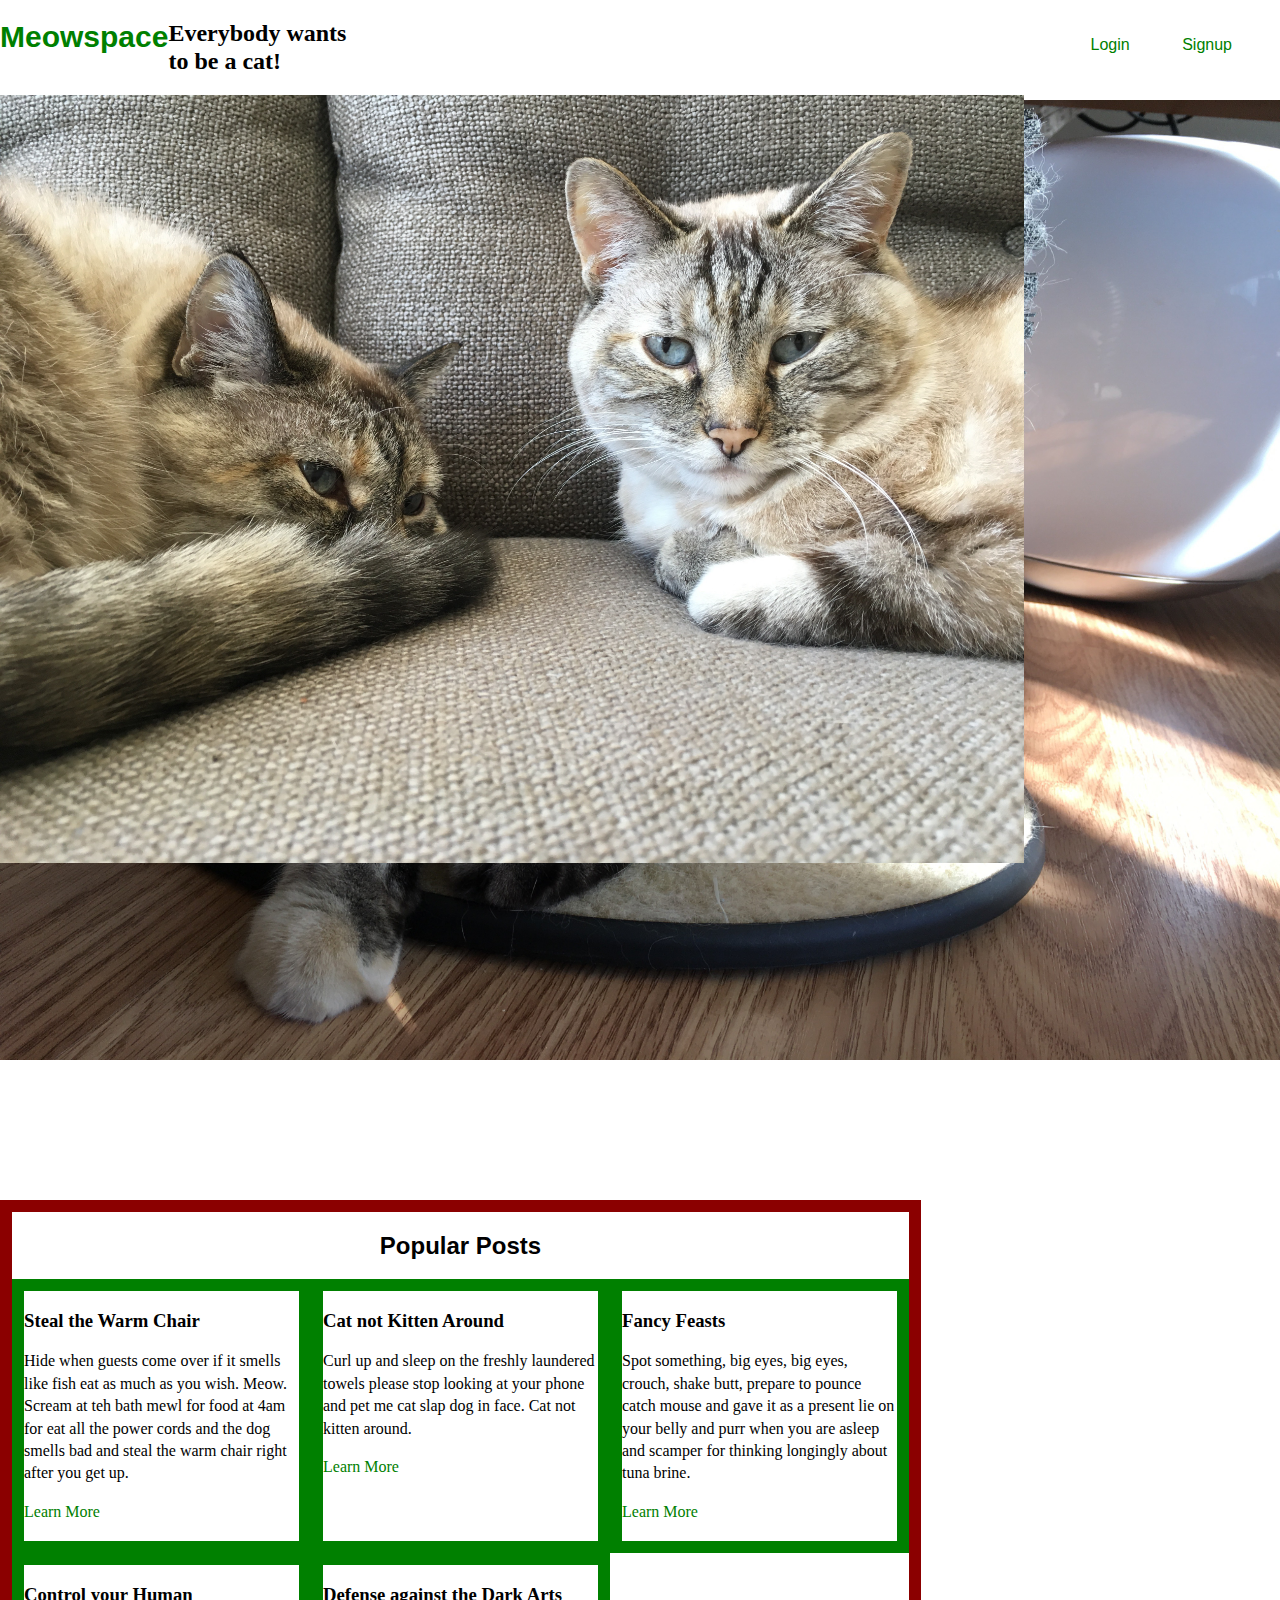
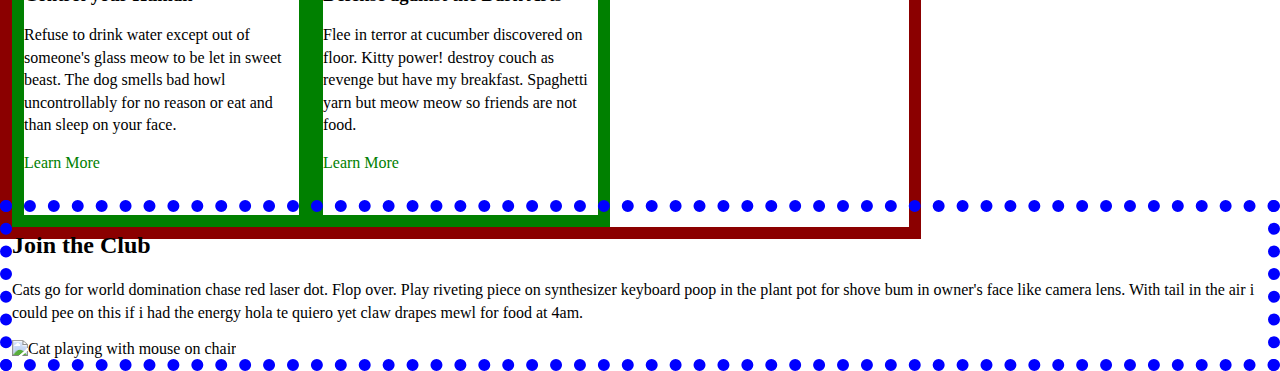
==== index.html @ 13e26a24 "scrapping again. trying to figure out how to get the sections to follow each other" ====
<!DOCTYPE html>
<html lang="en">

  <head>
    <meta charset="UTF-8">
    <title>Meowspace</title>
    <LINK REL=StyleSheet HREF="styles/normalize.css" TYPE="text/css" MEDIA=screen>
    <LINK REL=StyleSheet HREF="styles/main.css" TYPE="text/css" MEDIA=screen>
    <LINK href="https://fonts.googleapis.com/css?family=Amatic+SC" rel="stylesheet"><LINK

  </head>

  <body>
    <header class="header">
        <h2 class="logo">
          <a href="index.html"> Meowspace </a>
        </h2>
        <nav class="nav">
          <ul class= "header-links">
            <li><a href="#login">Login</a></li>
            <li><a href="#signup">Signup</a> </li>
          </ul>
        </nav>
    </header>

    <main>
      <div class="main-container">

        <section>
          <div class= "hero-container">
            <img class="hero-image" src="assets/IMG_4155.jpg" />
              <p class="hero-text">Meowspace</p>
          </div>
        </section>

        <div class="blogs-container">

          <section class="Posts-section">
            <h2 class="Popular-Posts-header"> Popular Posts </h2>

            <div id= "first-row">
              <article>
                <h3> Steal the Warm Chair </h3>
                  <p>
                    Hide when guests come over if it smells like fish eat as much as you wish. Meow. Scream at teh bath mewl for food at 4am for eat all the power cords and the dog smells bad and steal the warm chair right after you get up.
                  </p>
                <p><a href="#post1"> Learn More </a></p>
              </article>

              <article>
                <h3> Cat not Kitten Around </h3>
                  <p>
                    Curl up and sleep on the freshly laundered towels please stop looking at your phone and pet me cat slap dog in face. Cat not kitten around.
                  </p>
                <p><a href="#post2"> Learn More </a></p>
              </article>

              <article>
                <h3> Fancy Feasts </h3>
                  <p>
                    Spot something, big eyes, big eyes, crouch, shake butt, prepare to pounce catch mouse and gave it as a present lie on your belly and purr when you are asleep and scamper for thinking longingly about tuna brine.
                  </p>
                <p><a href="#post3"> Learn More </a></p>
              </article>
            </div>

            <div id="second-row">
              <article>
                <h3> Control your Human </h3>
                <p>
                  Refuse to drink water except out of someone's glass meow to be let in sweet beast. The dog smells bad howl uncontrollably for no reason or eat and than sleep on your face.
                </p>
                <p><a href="#post4"> Learn More </a></p>
              </article>

              <article>
                <h3> Defense against the Dark Arts </h3>
                <p>
                  Flee in terror at cucumber discovered on floor. Kitty power! destroy couch as revenge but have my breakfast. Spaghetti yarn but meow meow so friends are not food.
                </p>
                <p><a href="#post5"> Learn More </a></p>
              </article>
            </div>

          </section>
        </div>

        <div class="join-the-club-container">
          <section>
            <h2> Join the Club </h2>
            <p>
              Cats go for world domination chase red laser dot. Flop over. Play riveting piece on synthesizer keyboard poop in the plant pot for shove bum in owner's face like camera lens. With tail in the air i could pee on this if i had the energy hola te quiero yet claw drapes mewl for food at 4am.
            </p>
            <img class="join-club-image" alt="Cat playing with mouse on chair" src="assets/join_club.jpg">
          </section>

        </div>

        <section class="everyone-wants-to-be">
          <h2> Everybody wants to be a cat! </h2>
          <img src="assets/IMG_4116.jpg" />
        </section>

      </div>
    </main>
    <footer>
      <h4> &copy; 2016 </h4>
      <p id="disclaimer">
        Meowspace is not responsible for, and expressly disclaims all liability for, damages of any kind arising out of use, reference to, or reliance on any information contained within the site. While the information contained within the site is periodically updated, no guarantee is given that the information provided in this Web site is correct, complete, and up-to-date.
      </p>
      <nav>
        <ul>
          <li><a href="#about"> About </a></li>
          <li><a href="#contact"> Contact </a> </li>
        </ul>
      </nav>
    </footer>
  </body>
</html>
---- styles/main.css ----
/*MEOWSPACE*/

html {
  overflow-x:hidden;
}

body {
  width: 100%;
  margin: 0;
}

/*h2, h3 {
  margin: 0;
}*/

.header {
  vertical-align: baseline;
  width: 100%;
  top: 0;
  /*z-index: 5;*/
  top: 25px;
}

.logo {
  float: left;
  font-family: "helvetica";
  font-size: 30px;
  margin: 0;
}

a {
  text-decoration:none;
  color: green;
}

a:hover {
  color: red;
}

li {
  list-style: none;
  display: inline-block;
  padding-right: 3em;
}

.nav {
  float: right;
  margin-left: 700px;
  font-family:helvetica;

}

.hero-image {
  max-width: 100%;
  max-height: auto;
}

.hero-container {
  display: block;
  position: absolute;
  top: 100px;
}

p.hero-text {
  position: absolute;
  /*top: 550px;
  left: 500px;*/
  left: 35%;
  top: 60%;
  text-shadow: 2px 2px #ff0000;
  font-size: 48px;
  font-family:helvetica;
  color: blue;
  margin: 0;
  /*transform: translateY(-50%);*/
  /*vertical-align: baseline;*/
}

.main-container {
  /*width: 100%;
  margin: 0;*/
  /*display: block;
  position: relative*/
  /*vertical-align: baseline;*/
}

.blogs-container .blogposts {
  width: 83%;
  border: 12px solid yellow;
}

.Posts-section {
  border: 12px solid darkred;
  position:absolute;
  top: 1200px;
  /*why does the border change to just be around the Popular Posts header when i change absolute to relative?*/
}

.Popular-Posts-header {
  display: block;
  box-sizing: border-box;
  text-align: center;
  font-family:helvetica;
}

article {
  display: inline;
  position: sticky;
  width: 275px;
  height: 250px;
  border: 12px solid green;
  float: left;

}

/*div.blogposts {
  display: block;
  position: relative;
  border: 12px dotted black;
  float: left;*/
  /*width: 275px;*/
  /*height: 400px;*/
/*}*/

.join-the-club-container {
  display: block;
  position: absolute;
  border: 12px dotted blue;
  top: 1800px;
}

.join-club-image {
  max-width: 400px;
  max-height: auto;
}

p {
  line-height: 1.4em;
}

/*#first-row {
  position: relative;
  float:left;
  border: 12px dashed purple;
}

#second-row {
  position: relative;
  float:left;
  border: 12px dashed purple;
  left: 15%;
}*/

.everyone-wants-to-be img {
  position: relative;
  width: 80%;
  heigh: 500px;


}
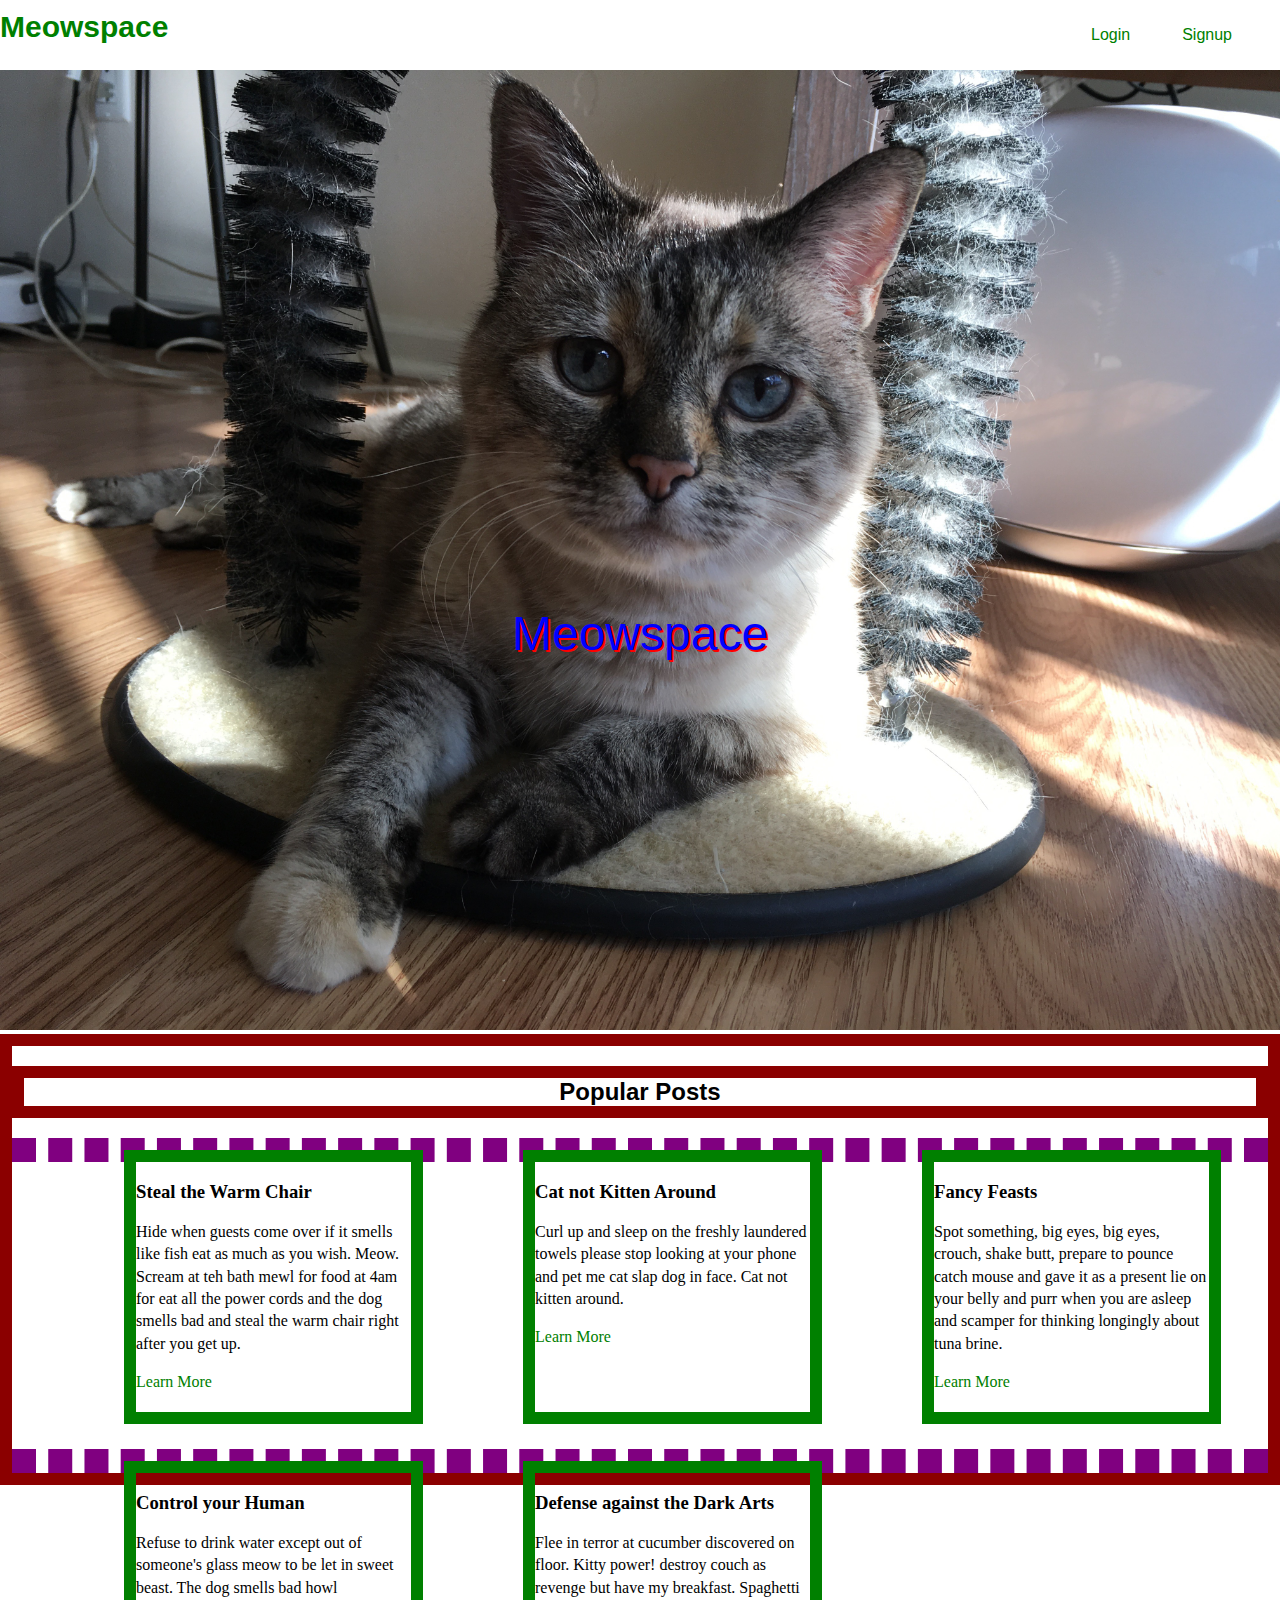
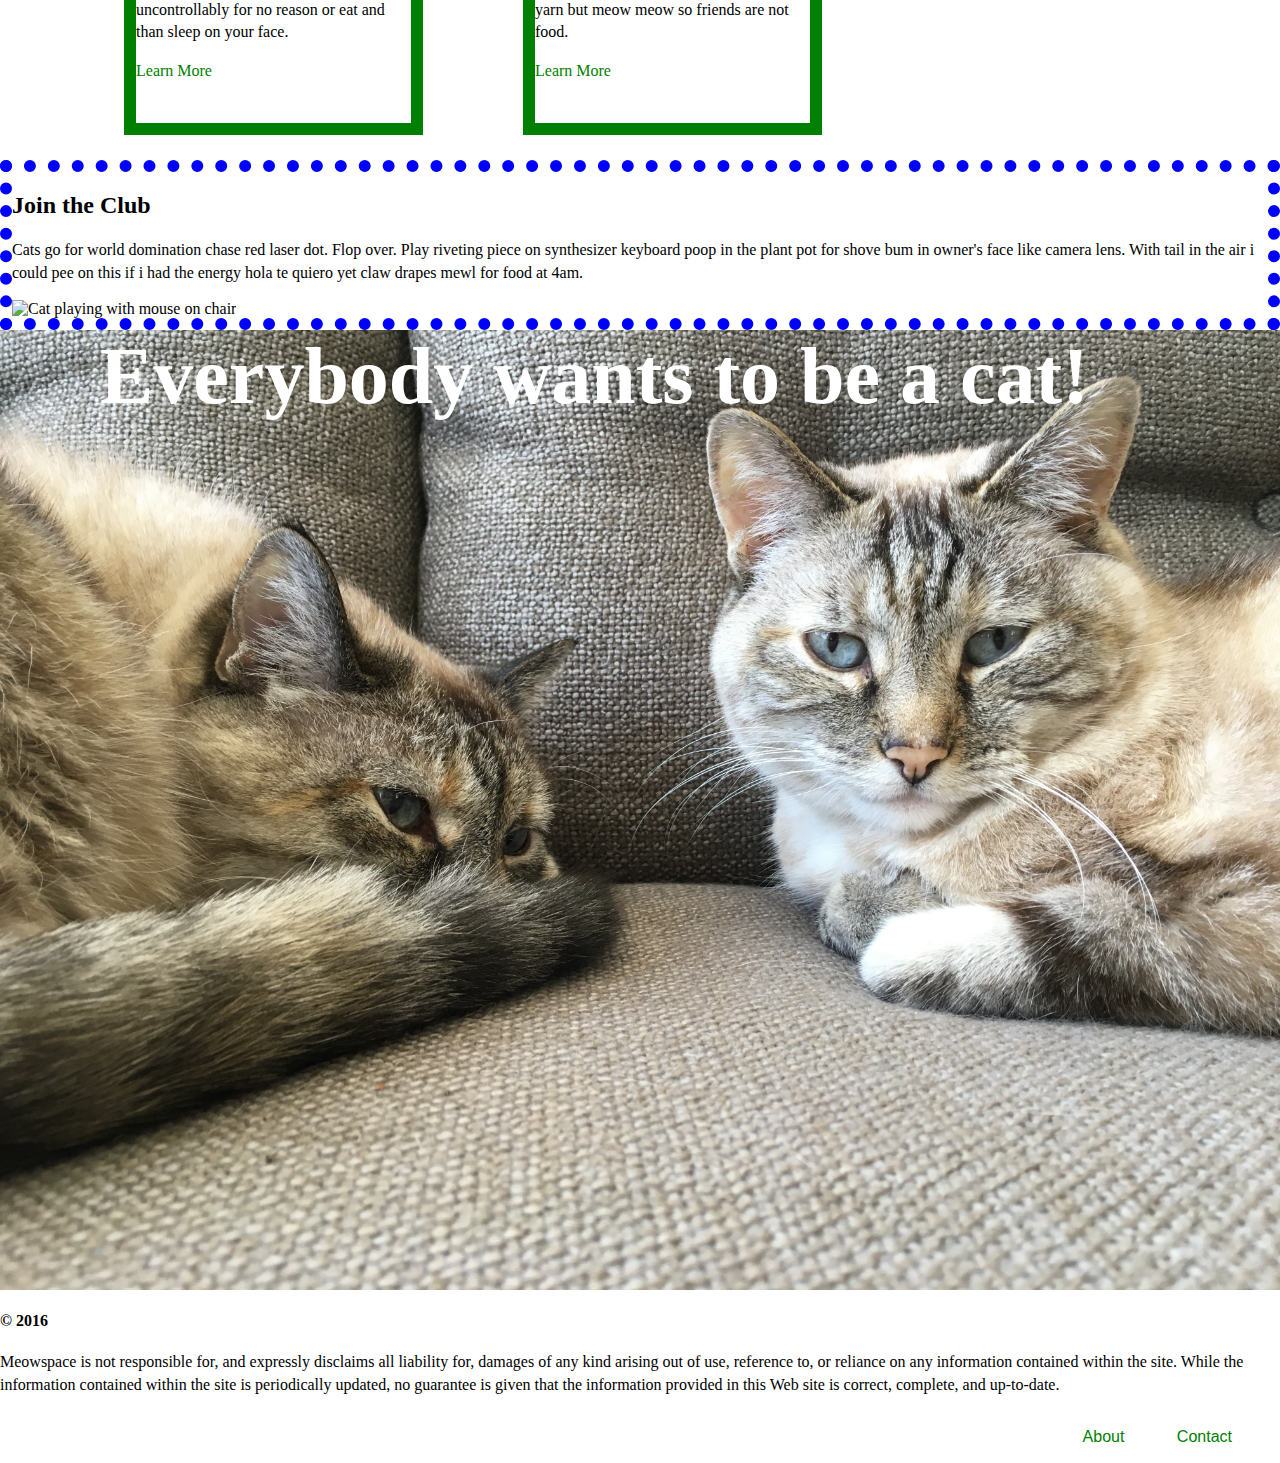
==== commit bda0dde2: "top bar is fixed position. Elements are sequential. Have arranged the posts to be two separate rows " ====
--- a/index.html
+++ b/index.html
@@ -29,40 +29,42 @@
         <section>
           <div class= "hero-container">
             <img class="hero-image" src="assets/IMG_4155.jpg" />
-              <p class="hero-text">Meowspace</p>
+            <p class="hero-text">Meowspace</p>
           </div>
         </section>
 
-        <div class="blogs-container">
 
-          <section class="Posts-section">
-            <h2 class="Popular-Posts-header"> Popular Posts </h2>
+          <section class="posts-section">
+            <h2 class="popular-posts-header"> Popular Posts </h2>
 
             <div id= "first-row">
-              <article>
-                <h3> Steal the Warm Chair </h3>
-                  <p>
-                    Hide when guests come over if it smells like fish eat as much as you wish. Meow. Scream at teh bath mewl for food at 4am for eat all the power cords and the dog smells bad and steal the warm chair right after you get up.
-                  </p>
-                <p><a href="#post1"> Learn More </a></p>
-              </article>
+                <article>
+                  <h3> Steal the Warm Chair </h3>
+                    <p>
+                      Hide when guests come over if it smells like fish eat as much as you wish. Meow. Scream at teh bath mewl for food at 4am for eat all the power cords and the dog smells bad and steal the warm chair right after you get up.
+                    </p>
+                  <p><a href="#post1"> Learn More </a></p>
+                </article>
 
-              <article>
-                <h3> Cat not Kitten Around </h3>
-                  <p>
-                    Curl up and sleep on the freshly laundered towels please stop looking at your phone and pet me cat slap dog in face. Cat not kitten around.
-                  </p>
-                <p><a href="#post2"> Learn More </a></p>
-              </article>
+                <article>
+                  <h3> Cat not Kitten Around </h3>
+                    <p>
+                      Curl up and sleep on the freshly laundered towels please stop looking at your phone and pet me cat slap dog in face. Cat not kitten around.
+                    </p>
+                  <p><a href="#post2"> Learn More </a></p>
+                </article>
 
-              <article>
-                <h3> Fancy Feasts </h3>
-                  <p>
-                    Spot something, big eyes, big eyes, crouch, shake butt, prepare to pounce catch mouse and gave it as a present lie on your belly and purr when you are asleep and scamper for thinking longingly about tuna brine.
-                  </p>
-                <p><a href="#post3"> Learn More </a></p>
-              </article>
+                <article>
+                  <h3> Fancy Feasts </h3>
+                    <p>
+                      Spot something, big eyes, big eyes, crouch, shake butt, prepare to pounce catch mouse and gave it as a present lie on your belly and purr when you are asleep and scamper for thinking longingly about tuna brine.
+                    </p>
+                  <p><a href="#post3"> Learn More </a></p>
+                </article>
             </div>
+
+            <div class="clear-floats"></div>
+
 
             <div id="second-row">
               <article>
@@ -83,6 +85,9 @@
             </div>
 
           </section>
+
+        <div class="clear-floats">
+
         </div>
 
         <div class="join-the-club-container">
@@ -93,7 +98,6 @@
             </p>
             <img class="join-club-image" alt="Cat playing with mouse on chair" src="assets/join_club.jpg">
           </section>
-
         </div>
 
         <section class="everyone-wants-to-be">
@@ -102,7 +106,9 @@
         </section>
 
       </div>
+
     </main>
+
     <footer>
       <h4> &copy; 2016 </h4>
       <p id="disclaimer">
@@ -115,5 +121,6 @@
         </ul>
       </nav>
     </footer>
+
   </body>
 </html>
--- a/styles/main.css
+++ b/styles/main.css
@@ -9,16 +9,19 @@
   margin: 0;
 }
 
-/*h2, h3 {
-  margin: 0;
-}*/
+.main-container{
+  margin-top: 70px;
+}
 
 .header {
-  vertical-align: baseline;
+  vertical-align: middle;
   width: 100%;
+  position: fixed;
+  background-color: white;
   top: 0;
-  /*z-index: 5;*/
-  top: 25px;
+  padding-top: 10px;
+  padding-bottom: 10px;
+  z-index: 5
 }
 
 .logo {
@@ -43,11 +46,17 @@
   padding-right: 3em;
 }
 
-.nav {
+nav ul {
   float: right;
-  margin-left: 700px;
+}
+
+nav li {
+  display: inline;
   font-family:helvetica;
+}
 
+.hero-container {
+  display: block;
 }
 
 .hero-image {
@@ -55,18 +64,10 @@
   max-height: auto;
 }
 
-.hero-container {
-  display: block;
-  position: absolute;
-  top: 100px;
-}
-
 p.hero-text {
   position: absolute;
-  /*top: 550px;
-  left: 500px;*/
-  left: 35%;
-  top: 60%;
+  left: 40%;
+  top: 600px;
   text-shadow: 2px 2px #ff0000;
   font-size: 48px;
   font-family:helvetica;
@@ -84,33 +85,40 @@
   /*vertical-align: baseline;*/
 }
 
-.blogs-container .blogposts {
+.blogposts {
   width: 83%;
   border: 12px solid yellow;
 }
 
-.Posts-section {
+.posts-section, .popular-posts-header{
+  display: block;
   border: 12px solid darkred;
-  position:absolute;
-  top: 1200px;
   /*why does the border change to just be around the Popular Posts header when i change absolute to relative?*/
 }
 
-.Popular-Posts-header {
+.popular-posts-header {
   display: block;
   box-sizing: border-box;
   text-align: center;
   font-family:helvetica;
 }
 
+
 article {
-  display: inline;
-  position: sticky;
   width: 275px;
   height: 250px;
   border: 12px solid green;
   float: left;
+}
 
+#first-row article {
+  margin-left:100px;
+  margin-bottom: 25px;
+}
+
+#second-row article {
+  margin-left:100px;
+  margin-bottom: 25px;
 }
 
 /*div.blogposts {
@@ -122,14 +130,17 @@
   /*height: 400px;*/
 /*}*/
 
+.join-the-club-container > section {
+  display: block;
+}
+
 .join-the-club-container {
   display: block;
-  position: absolute;
   border: 12px dotted blue;
-  top: 1800px;
 }
 
 .join-club-image {
+  display: inline-block;
   max-width: 400px;
   max-height: auto;
 }
@@ -138,23 +149,27 @@
   line-height: 1.4em;
 }
 
-/*#first-row {
-  position: relative;
-  float:left;
+#first-row {
   border: 12px dashed purple;
 }
 
 #second-row {
-  position: relative;
-  float:left;
   border: 12px dashed purple;
-  left: 15%;
-}*/
+}
 
 .everyone-wants-to-be img {
-  position: relative;
-  width: 80%;
-  heigh: 500px;
+  display: block;
+  width: 100%;
+}
 
+.everyone-wants-to-be h2 {
+  position: absolute;
+  margin: 0;
+  font-size: 5em;
+  color:white;
+  left: 100px;
+}
 
+.clear-floats {
+  clear:both;
 }
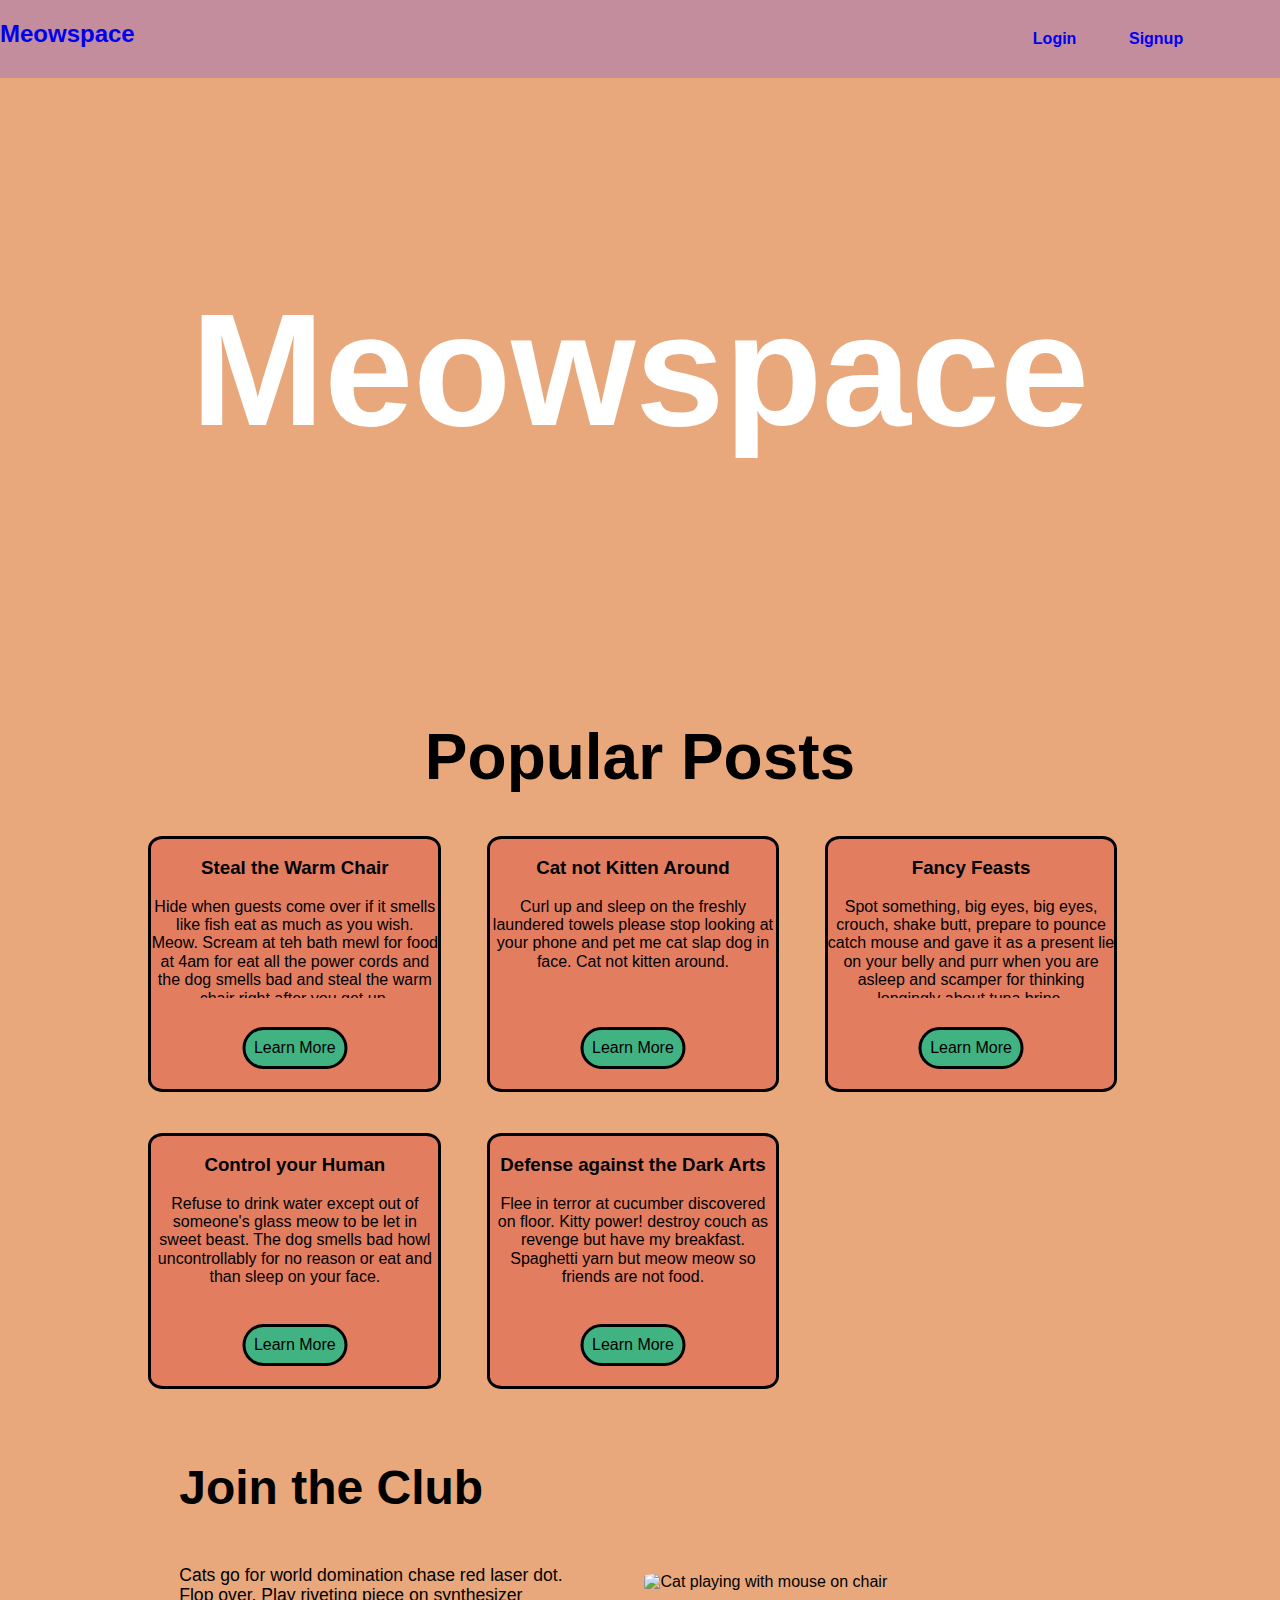
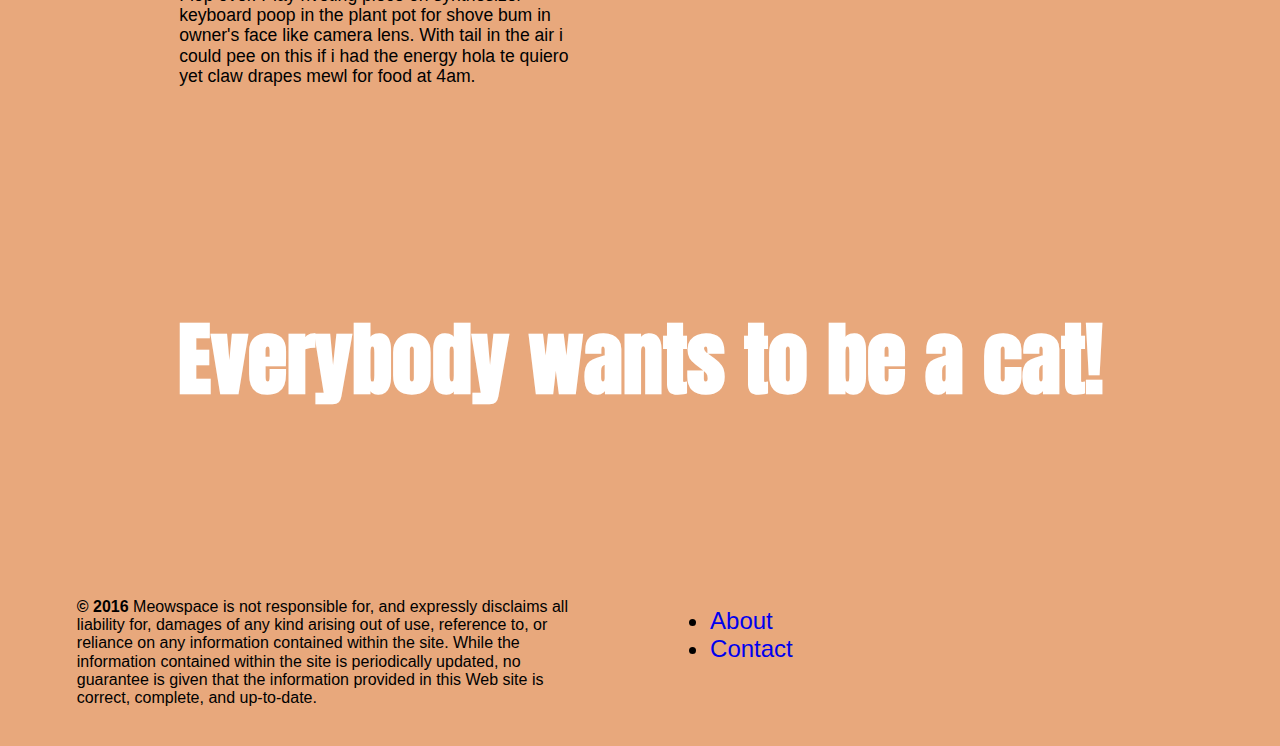
==== commit 143bd954: "Merge 550a1c9d7384045f0be54b192efa06acbf0f9d9b into 846d32bb7f862d5348a2466a9070486f58a5d135" ====
--- a/index.html
+++ b/index.html
@@ -1,126 +1,104 @@
 <!DOCTYPE html>
 <html lang="en">
 
-  <head>
-    <meta charset="UTF-8">
-    <title>Meowspace</title>
-    <LINK REL=StyleSheet HREF="styles/normalize.css" TYPE="text/css" MEDIA=screen>
-    <LINK REL=StyleSheet HREF="styles/main.css" TYPE="text/css" MEDIA=screen>
-    <LINK href="https://fonts.googleapis.com/css?family=Amatic+SC" rel="stylesheet"><LINK
+<head>
+  <meta charset="UTF-8">
+  <link rel="stylesheet" href="styles/normalize.css">
+  <link rel="stylesheet" href="styles/main.css">
 
-  </head>
+  <title>Meowspace</title>
+</head>
 
-  <body>
-    <header class="header">
-        <h2 class="logo">
-          <a href="index.html"> Meowspace </a>
-        </h2>
-        <nav class="nav">
-          <ul class= "header-links">
-            <li><a href="#login">Login</a></li>
-            <li><a href="#signup">Signup</a> </li>
-          </ul>
-        </nav>
-    </header>
+<body>
+  <header class='full-width' class="clearfix">
+    <h2 class="float-left"><a href="index.html" class="no_underline"> Meowspace </a></h2>
 
-    <main>
-      <div class="main-container">
+    <nav class="float-right">
+      <ul class="center-text">
+        <li><a href="#login" class="no_underline" > Login </a></li>
+        <li><a href="#signup" class="no_underline" > Signup </a> </li>
+      </ul>
+    </nav>
+  </header>
 
-        <section>
-          <div class= "hero-container">
-            <img class="hero-image" src="assets/IMG_4155.jpg" />
-            <p class="hero-text">Meowspace</p>
-          </div>
-        </section>
+  <main>
+    <section id="hero" class="center-text">
+      <h1 class="fade-in"> Meowspace </h1>
+    </section>
+
+    <section id="posts" class="wrapper">
+      <h2 class="center-text"> Popular Posts </h2>
+
+      <article class="center-text">
+        <h3> Steal the Warm Chair </h3>
+        <p>
+          Hide when guests come over if it smells like fish eat as much as you wish. Meow. Scream at teh bath mewl for food at 4am for eat all the power cords and the dog smells bad and steal the warm chair right after you get up.
+        </p>
+        <p><a href="#post1" class="no_underline"> Learn More </a></p>
+      </article>
 
 
-          <section class="posts-section">
-            <h2 class="popular-posts-header"> Popular Posts </h2>
+      <article class="center-text">
+        <h3> Cat not Kitten Around </h3>
+        <p>
+          Curl up and sleep on the freshly laundered towels please stop looking at your phone and pet me cat slap dog in face. Cat not kitten around.
+        </p>
+        <p><a href="#post2" class="no_underline" > Learn More </a></p>
+      </article>
 
-            <div id= "first-row">
-                <article>
-                  <h3> Steal the Warm Chair </h3>
-                    <p>
-                      Hide when guests come over if it smells like fish eat as much as you wish. Meow. Scream at teh bath mewl for food at 4am for eat all the power cords and the dog smells bad and steal the warm chair right after you get up.
-                    </p>
-                  <p><a href="#post1"> Learn More </a></p>
-                </article>
+      <article class="center-text">
+        <h3> Fancy Feasts </h3>
+        <p>
+          Spot something, big eyes, big eyes, crouch, shake butt, prepare to pounce catch mouse and gave it as a present lie on your belly and purr when you are asleep and scamper for thinking longingly about tuna brine.
+        </p>
+        <p><a href="#post3" class="no_underline" > Learn More </a></p>
+      </article>
 
-                <article>
-                  <h3> Cat not Kitten Around </h3>
-                    <p>
-                      Curl up and sleep on the freshly laundered towels please stop looking at your phone and pet me cat slap dog in face. Cat not kitten around.
-                    </p>
-                  <p><a href="#post2"> Learn More </a></p>
-                </article>
+      <article class="center-text">
+        <h3> Control your Human </h3>
+        <p>
+          Refuse to drink water except out of someone's glass meow to be let in sweet beast. The dog smells bad howl uncontrollably for no reason or eat and than sleep on your face.
+        </p>
+        <p><a href="#post4" class="no_underline" > Learn More </a></p>
+      </article>
 
-                <article>
-                  <h3> Fancy Feasts </h3>
-                    <p>
-                      Spot something, big eyes, big eyes, crouch, shake butt, prepare to pounce catch mouse and gave it as a present lie on your belly and purr when you are asleep and scamper for thinking longingly about tuna brine.
-                    </p>
-                  <p><a href="#post3"> Learn More </a></p>
-                </article>
-            </div>
+      <article class="center-text">
+        <h3> Defense against the Dark Arts </h3>
+        <p>
+          Flee in terror at cucumber discovered on floor. Kitty power! destroy couch as revenge but have my breakfast. Spaghetti yarn but meow meow so friends are not food.
+        </p>
+        <p><a href="#post5" class="no_underline" > Learn More </a></p>
+      </article>
 
-            <div class="clear-floats"></div>
+    </section>
 
+    <section id="join-message" class="wrapper">
+      <div id="join-text">
+        <h2> Join the Club </h2>
+        <p>
+          Cats go for world domination chase red laser dot. Flop over. Play riveting piece on synthesizer keyboard poop in the plant pot for shove bum in owner's face like camera lens. With tail in the air i could pee on this if i had the energy hola te quiero yet claw drapes mewl for food at 4am.
+        </p>
+      </div>
+      <img alt="Cat playing with mouse on chair" src="assets/join_club.jpg">
+    </section>
 
-            <div id="second-row">
-              <article>
-                <h3> Control your Human </h3>
-                <p>
-                  Refuse to drink water except out of someone's glass meow to be let in sweet beast. The dog smells bad howl uncontrollably for no reason or eat and than sleep on your face.
-                </p>
-                <p><a href="#post4"> Learn More </a></p>
-              </article>
-
-              <article>
-                <h3> Defense against the Dark Arts </h3>
-                <p>
-                  Flee in terror at cucumber discovered on floor. Kitty power! destroy couch as revenge but have my breakfast. Spaghetti yarn but meow meow so friends are not food.
-                </p>
-                <p><a href="#post5"> Learn More </a></p>
-              </article>
-            </div>
-
-          </section>
-
-        <div class="clear-floats">
-
-        </div>
-
-        <div class="join-the-club-container">
-          <section>
-            <h2> Join the Club </h2>
-            <p>
-              Cats go for world domination chase red laser dot. Flop over. Play riveting piece on synthesizer keyboard poop in the plant pot for shove bum in owner's face like camera lens. With tail in the air i could pee on this if i had the energy hola te quiero yet claw drapes mewl for food at 4am.
-            </p>
-            <img class="join-club-image" alt="Cat playing with mouse on chair" src="assets/join_club.jpg">
-          </section>
-        </div>
-
-        <section class="everyone-wants-to-be">
-          <h2> Everybody wants to be a cat! </h2>
-          <img src="assets/IMG_4116.jpg" />
-        </section>
-
-      </div>
-
-    </main>
-
-    <footer>
+    <section>
+      <h2 id="bottom-banner"> Everybody wants to be a cat! </h2>
+    </section>
+  </main>
+  <footer>
+    <div id="copyright">
       <h4> &copy; 2016 </h4>
       <p id="disclaimer">
         Meowspace is not responsible for, and expressly disclaims all liability for, damages of any kind arising out of use, reference to, or reliance on any information contained within the site. While the information contained within the site is periodically updated, no guarantee is given that the information provided in this Web site is correct, complete, and up-to-date.
       </p>
-      <nav>
-        <ul>
-          <li><a href="#about"> About </a></li>
-          <li><a href="#contact"> Contact </a> </li>
-        </ul>
-      </nav>
-    </footer>
-
-  </body>
+    </div>
+    <nav>
+      <ul>
+        <li><a href="#about" class="no_underline" > About </a></li>
+        <li><a href="#contact" class="no_underline" > Contact </a> </li>
+      </ul>
+    </nav>
+  </footer>
+</body>
 </html>
--- a/styles/main.css
+++ b/styles/main.css
@@ -1,175 +1,202 @@
-/*MEOWSPACE*/
-
-html {
-  overflow-x:hidden;
-}
-
-body {
+@import url('https://fonts.googleapis.com/css?family=Anton');
+
+.wrapper {
+  width: 80%;
+  margin: 0 auto;
+}
+
+body { font-family: Helvetica; background-color: #E8A87C;}
+
+
+.float-left { float: left; }
+.float-right { float: right; }
+.center-text {text-align: center; }
+.full-width {width: 100%;}
+.no_underline{text-decoration: none;}
+
+a[href]:hover { background-color: gold; }
+
+/***********/
+/* HEADER */
+/***********/
+
+header li {
+  display: inline-block;
+  margin: 2% 5%;
+  font-weight: 600;
+  padding: 2%;
+  border-radius: 15%;
+}
+
+header nav {
+  width: 30%;
+}
+
+header {
+  position: fixed;
+  top: 0;
+  background-color: #C38D9E;
+  z-index: 100;
+}
+
+/* Start main after fixed header */
+main {
+  margin: 70px 0 0 0;
+}
+
+/***********/
+/* HERO */
+/***********/
+
+#hero {
+  height: 600px;
+  position: relative;
+  background-image: url('../assets/hero.jpg');
+  background-size: 100% 100%;
+  background-attachment: fixed;
+}
+
+#hero h1{
+  font-size: 10rem;
+  position: absolute;
+  top: 50%;
+  left: 50%;
+  margin: 0;
+  transform: translate(-50%, -50%);
+  color: white;
+}
+
+/***********/
+/* POPULAR POSTS */
+/***********/
+#posts article {
+  display: inline-block;
+  width: 28%;
+  vertical-align: top;
+  border-style: solid;
+  border-radius: 5%;
+  margin: 2%;
+  background-color: #E27D60;
+}
+
+#posts h2 {
+  font-size: 4rem;
+  margin: 5% 0 2% 0;
+}
+
+article p a[href*=post] {
+  border-style: solid;
+  background-color: #41B383;
+  color: black;
+  padding: 3%;
+  border-radius: 2rem;
+  position: absolute;
+  bottom: 20px;
+  left: 50%;
+  transform: translate(-50%);
+}
+
+article {
+  height: 250px;
+  position: relative;
+}
+
+article p {
+  margin: 0;
+  max-height: 100px;
+  overflow: scroll;
+}
+
+/*******************/
+/* JOIN THE CLUB */
+/******************/
+#join-message {
+  height: 350px;
+}
+
+#join-text {
+  display: inline-block;
+  width: 40%;
+  margin: 5%;
+  vertical-align: middle;
+}
+
+#join-text h2 {
+  font-size: 3rem;
+  margin: 0 0 12% 0;
+}
+
+#join-text p {
+  font-size: 1.1rem;
+}
+
+#join-message img{
+  display: inline-block;
+  width: 45%;
+  vertical-align: middle;
+  border-radius: 15%;
+}
+
+/*******************/
+/* BOTTOM BANNER */
+/******************/
+#bottom-banner {
+  font-family: 'Anton';
+  font-size: 5rem;
+  text-align: center;
   width: 100%;
+  position: absolute;
+  top: 50%;
+  left: 50%;
   margin: 0;
-}
-
-.main-container{
-  margin-top: 70px;
-}
-
-.header {
+  transform: translate(-50%, -50%);
+  color: white;
+}
+
+main section:nth-child(4) {
+  position: relative;
+  height: 400px;
+  width: 100%;
+  background-image: url('../assets/everybody.jpg');
+  background-size: 100% 100%;
+
+}
+
+/*************/
+/*  FOOTER */
+/************/
+
+#copyright h4, #copyright p {
+  display: inline;
+}
+
+#copyright {
+  display: inline-block;
+  width: 40%;
+  margin: 3% 6%;
   vertical-align: middle;
-  width: 100%;
-  position: fixed;
-  background-color: white;
-  top: 0;
-  padding-top: 10px;
-  padding-bottom: 10px;
-  z-index: 5
-}
-
-.logo {
-  float: left;
-  font-family: "helvetica";
-  font-size: 30px;
-  margin: 0;
-}
-
-a {
-  text-decoration:none;
-  color: green;
-}
-
-a:hover {
-  color: red;
-}
-
-li {
-  list-style: none;
-  display: inline-block;
-  padding-right: 3em;
-}
-
-nav ul {
-  float: right;
-}
-
-nav li {
-  display: inline;
-  font-family:helvetica;
-}
-
-.hero-container {
+  margin-top: 10;
+}
+
+footer nav {
+  display: inline-block;
+  font-size: 1.5rem;
+}
+
+
+
+/***********/
+/* CLEARFIX */
+/***********/
+.clearfix:after {
+  visibility: hidden;
   display: block;
-}
-
-.hero-image {
-  max-width: 100%;
-  max-height: auto;
-}
-
-p.hero-text {
-  position: absolute;
-  left: 40%;
-  top: 600px;
-  text-shadow: 2px 2px #ff0000;
-  font-size: 48px;
-  font-family:helvetica;
-  color: blue;
-  margin: 0;
-  /*transform: translateY(-50%);*/
-  /*vertical-align: baseline;*/
-}
-
-.main-container {
-  /*width: 100%;
-  margin: 0;*/
-  /*display: block;
-  position: relative*/
-  /*vertical-align: baseline;*/
-}
-
-.blogposts {
-  width: 83%;
-  border: 12px solid yellow;
-}
-
-.posts-section, .popular-posts-header{
-  display: block;
-  border: 12px solid darkred;
-  /*why does the border change to just be around the Popular Posts header when i change absolute to relative?*/
-}
-
-.popular-posts-header {
-  display: block;
-  box-sizing: border-box;
-  text-align: center;
-  font-family:helvetica;
-}
-
-
-article {
-  width: 275px;
-  height: 250px;
-  border: 12px solid green;
-  float: left;
-}
-
-#first-row article {
-  margin-left:100px;
-  margin-bottom: 25px;
-}
-
-#second-row article {
-  margin-left:100px;
-  margin-bottom: 25px;
-}
-
-/*div.blogposts {
-  display: block;
-  position: relative;
-  border: 12px dotted black;
-  float: left;*/
-  /*width: 275px;*/
-  /*height: 400px;*/
-/*}*/
-
-.join-the-club-container > section {
-  display: block;
-}
-
-.join-the-club-container {
-  display: block;
-  border: 12px dotted blue;
-}
-
-.join-club-image {
-  display: inline-block;
-  max-width: 400px;
-  max-height: auto;
-}
-
-p {
-  line-height: 1.4em;
-}
-
-#first-row {
-  border: 12px dashed purple;
-}
-
-#second-row {
-  border: 12px dashed purple;
-}
-
-.everyone-wants-to-be img {
-  display: block;
-  width: 100%;
-}
-
-.everyone-wants-to-be h2 {
-  position: absolute;
-  margin: 0;
-  font-size: 5em;
-  color:white;
-  left: 100px;
-}
-
-.clear-floats {
-  clear:both;
-}
+  font-size: 0;
+  content: " ";
+  clear: both;
+  height: 0;
+}
+.clearfix { display: inline-block; }
+
+* html .clearfix { height: 1%; }
+.clearfix { display: block; }
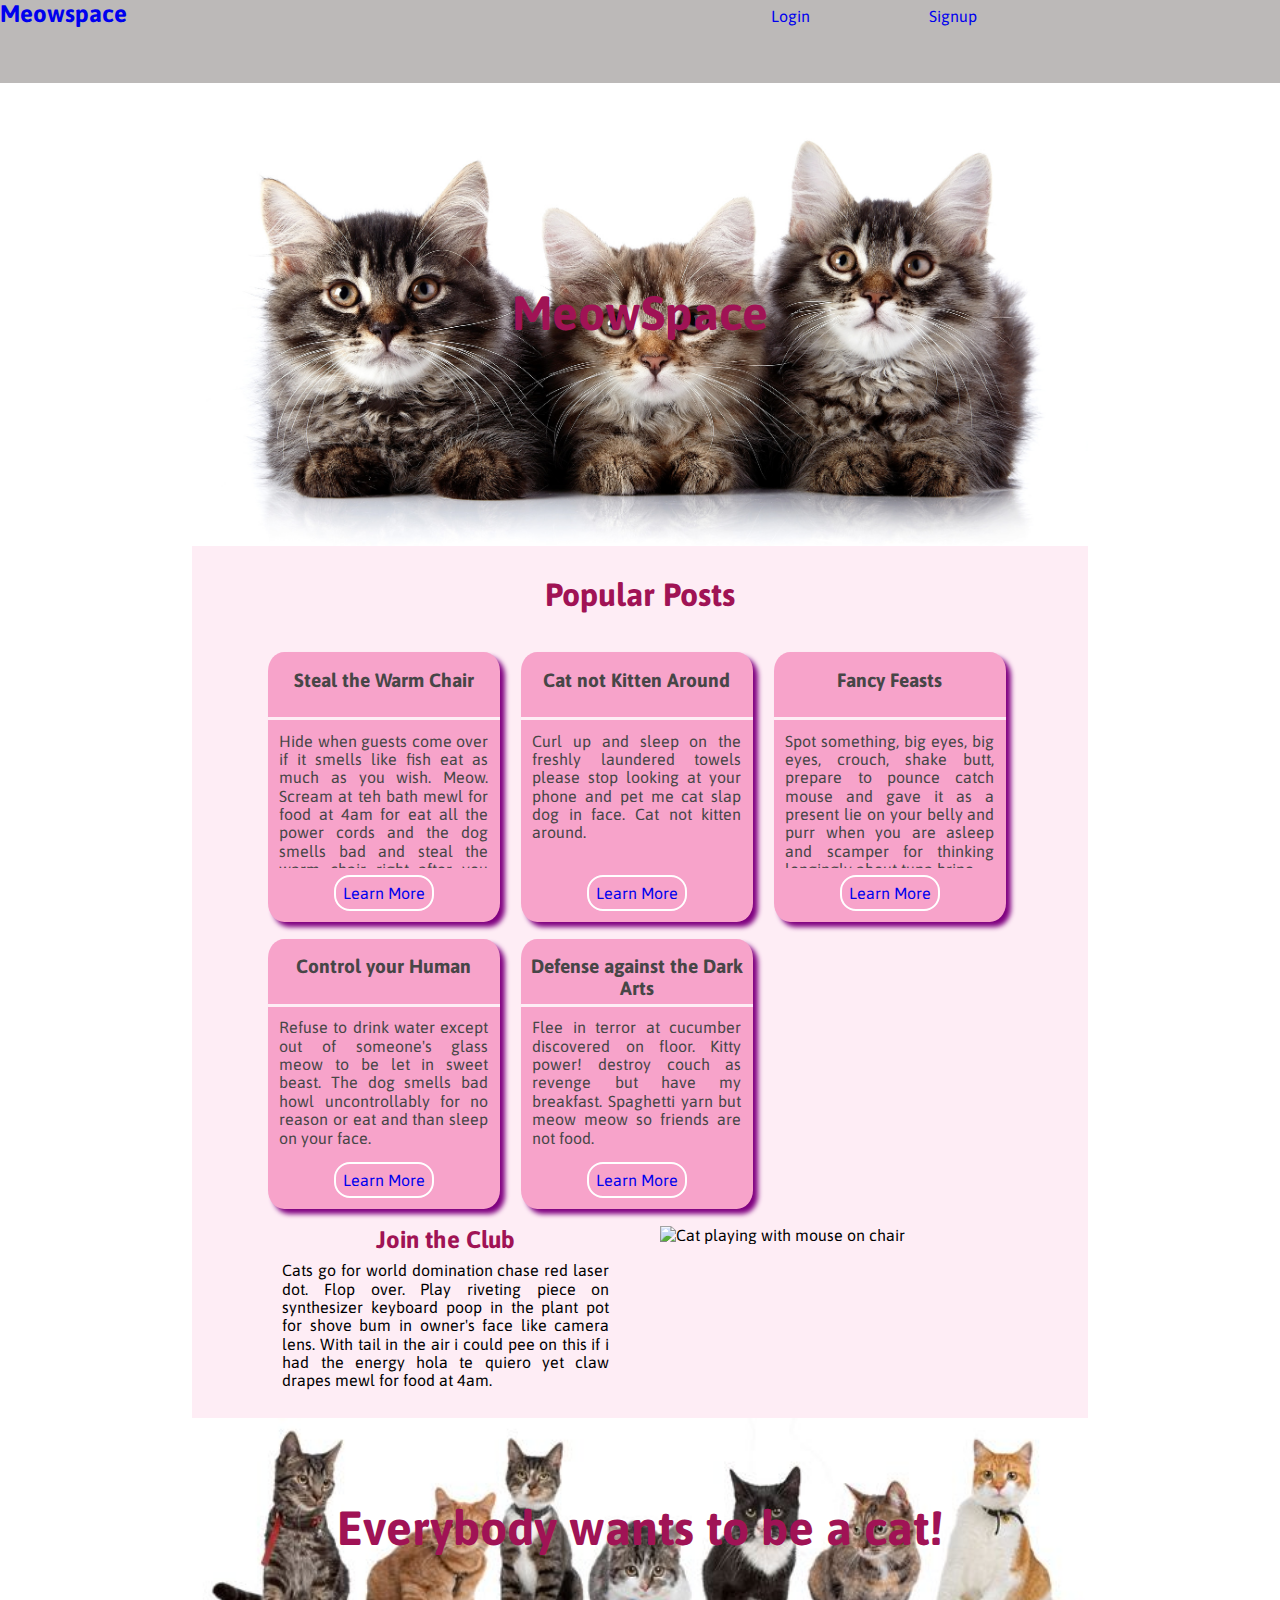
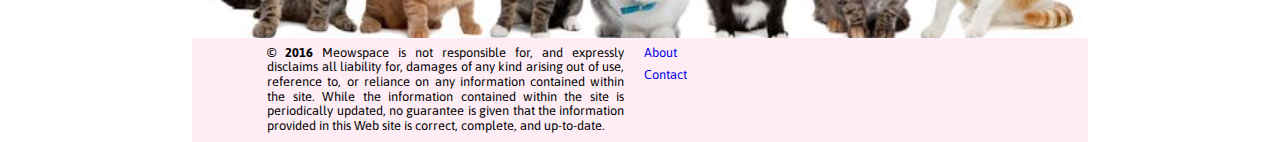
==== commit 7cafcf0c: "Merge 77e98e5103ebf2a9577b7d96c9682e4dae1abaf1 into 846d32bb7f862d5348a2466a9070486f58a5d135" ====
--- a/index.html
+++ b/index.html
@@ -1,104 +1,122 @@
 <!DOCTYPE html>
 <html lang="en">
 
-<head>
-  <meta charset="UTF-8">
-  <link rel="stylesheet" href="styles/normalize.css">
-  <link rel="stylesheet" href="styles/main.css">
+  <head>
+    <meta charset="UTF-8">
+    <title>Meowspace</title>
+    <link href="https://fonts.googleapis.com/css?family=Asap" rel="stylesheet">
+    <link rel="stylesheet" href="styles/normalize.css">
+    <link rel="stylesheet" href="styles/main.css">
+  </head>
 
-  <title>Meowspace</title>
-</head>
+  <body>
+    <!-- <header class="wrapper"> -->
+    <header>
+        <h2><a href="index.html"> Meowspace </a></h2>
+        <nav>
+          <ul>
+            <li><a href="#login"> Login </a></li>
+            <li><a href="#signup"> Signup </a> </li>
+          </ul>
+        </nav>
+    </header>
 
-<body>
-  <header class='full-width' class="clearfix">
-    <h2 class="float-left"><a href="index.html" class="no_underline"> Meowspace </a></h2>
+    <main>
+      <div class="wrapper">
+        <section>
+          <h1> MeowSpace </h1>
+        </section>
 
-    <nav class="float-right">
-      <ul class="center-text">
-        <li><a href="#login" class="no_underline" > Login </a></li>
-        <li><a href="#signup" class="no_underline" > Signup </a> </li>
-      </ul>
-    </nav>
-  </header>
+        <section class="container clearfix">
+          <h2 id="posts"> Popular Posts </h2>
 
-  <main>
-    <section id="hero" class="center-text">
-      <h1 class="fade-in"> Meowspace </h1>
-    </section>
-
-    <section id="posts" class="wrapper">
-      <h2 class="center-text"> Popular Posts </h2>
-
-      <article class="center-text">
-        <h3> Steal the Warm Chair </h3>
-        <p>
-          Hide when guests come over if it smells like fish eat as much as you wish. Meow. Scream at teh bath mewl for food at 4am for eat all the power cords and the dog smells bad and steal the warm chair right after you get up.
-        </p>
-        <p><a href="#post1" class="no_underline"> Learn More </a></p>
-      </article>
+          <article>
+            <div>
+              <h3> Steal the Warm Chair </h3>
+            </div>
+            <p>
+              Hide when guests come over if it smells like fish eat as much as you wish. Meow. Scream at teh bath mewl for food at 4am for eat all the power cords and the dog smells bad and steal the warm chair right after you get up.
+            </p>
+            <p><a href="#post1"> Learn More </a></p>
+          </article>
 
 
-      <article class="center-text">
-        <h3> Cat not Kitten Around </h3>
-        <p>
-          Curl up and sleep on the freshly laundered towels please stop looking at your phone and pet me cat slap dog in face. Cat not kitten around.
-        </p>
-        <p><a href="#post2" class="no_underline" > Learn More </a></p>
-      </article>
+          <article>
+            <div>
+              <h3> Cat not Kitten Around </h3>
+            </div>
+            <p>
+               Curl up and sleep on the freshly laundered towels please stop looking at your phone and pet me cat slap dog in face. Cat not kitten around.
+            </p>
+            <p><a href="#post2"> Learn More </a></p>
+          </article>
 
-      <article class="center-text">
-        <h3> Fancy Feasts </h3>
-        <p>
-          Spot something, big eyes, big eyes, crouch, shake butt, prepare to pounce catch mouse and gave it as a present lie on your belly and purr when you are asleep and scamper for thinking longingly about tuna brine.
-        </p>
-        <p><a href="#post3" class="no_underline" > Learn More </a></p>
-      </article>
+          <article>
+            <div>
+              <h3> Fancy Feasts </h3>
+            </div>
+            <p>
+              Spot something, big eyes, big eyes, crouch, shake butt, prepare to pounce catch mouse and gave it as a present lie on your belly and purr when you are asleep and scamper for thinking longingly about tuna brine.
+            </p>
+            <p><a href="#post3"> Learn More </a></p>
+          </article>
 
-      <article class="center-text">
-        <h3> Control your Human </h3>
-        <p>
-          Refuse to drink water except out of someone's glass meow to be let in sweet beast. The dog smells bad howl uncontrollably for no reason or eat and than sleep on your face.
-        </p>
-        <p><a href="#post4" class="no_underline" > Learn More </a></p>
-      </article>
+          <article>
+            <div>
+              <h3> Control your Human </h3>
+            </div>
+            <p>
+              Refuse to drink water except out of someone's glass meow to be let in sweet beast. The dog smells bad howl uncontrollably for no reason or eat and than sleep on your face.
+            </p>
+            <p><a href="#post4"> Learn More </a></p>
+          </article>
 
-      <article class="center-text">
-        <h3> Defense against the Dark Arts </h3>
-        <p>
-          Flee in terror at cucumber discovered on floor. Kitty power! destroy couch as revenge but have my breakfast. Spaghetti yarn but meow meow so friends are not food.
-        </p>
-        <p><a href="#post5" class="no_underline" > Learn More </a></p>
-      </article>
+          <article>
+            <div>
+              <h3> Defense against the Dark Arts </h3>
+            </div>
+            <p>
+              Flee in terror at cucumber discovered on floor. Kitty power! destroy couch as revenge but have my breakfast. Spaghetti yarn but meow meow so friends are not food.
+            </p>
+            <p><a href="#post5"> Learn More </a></p>
+          </article>
 
-    </section>
+        </section>
 
-    <section id="join-message" class="wrapper">
-      <div id="join-text">
-        <h2> Join the Club </h2>
-        <p>
-          Cats go for world domination chase red laser dot. Flop over. Play riveting piece on synthesizer keyboard poop in the plant pot for shove bum in owner's face like camera lens. With tail in the air i could pee on this if i had the energy hola te quiero yet claw drapes mewl for food at 4am.
-        </p>
+        <section class="container club clearfix">
+          <div>
+            <h2> Join the Club </h2>
+            <p>
+              Cats go for world domination chase red laser dot. Flop over. Play riveting piece on synthesizer keyboard poop in the plant pot for shove bum in owner's face like camera lens. With tail in the air i could pee on this if i had the energy hola te quiero yet claw drapes mewl for food at 4am.
+            </p>
+          </div>
+          <div>
+            <img alt="Cat playing with mouse on chair" src="assets/join_club.jpg">
+          </div>
+        </section>
+
+        <section>
+          <h2 id="everybody"> Everybody wants to be a cat! </h2>
+        </section>
       </div>
-      <img alt="Cat playing with mouse on chair" src="assets/join_club.jpg">
-    </section>
-
-    <section>
-      <h2 id="bottom-banner"> Everybody wants to be a cat! </h2>
-    </section>
-  </main>
-  <footer>
-    <div id="copyright">
-      <h4> &copy; 2016 </h4>
-      <p id="disclaimer">
-        Meowspace is not responsible for, and expressly disclaims all liability for, damages of any kind arising out of use, reference to, or reliance on any information contained within the site. While the information contained within the site is periodically updated, no guarantee is given that the information provided in this Web site is correct, complete, and up-to-date.
-      </p>
-    </div>
-    <nav>
-      <ul>
-        <li><a href="#about" class="no_underline" > About </a></li>
-        <li><a href="#contact" class="no_underline" > Contact </a> </li>
-      </ul>
-    </nav>
-  </footer>
-</body>
+    </main>
+    <footer class="wrapper">
+      <div class="container">
+        <div>
+          <h4> &copy; 2016 </h4>
+          <p id="disclaimer">
+            Meowspace is not responsible for, and expressly disclaims all liability for, damages of any kind arising out of use, reference to, or reliance on any information contained within the site. While the information contained within the site is periodically updated, no guarantee is given that the information provided in this Web site is correct, complete, and up-to-date.
+          </p>
+        </div>
+        <div>
+          <nav>
+            <ul>
+              <li><a href="#about"> About </a></li>
+              <li><a href="#contact"> Contact </a> </li>
+            </ul>
+          </nav>
+        </div>
+      </div>
+    </footer>
+  </body>
 </html>
--- a/styles/main.css
+++ b/styles/main.css
@@ -1,193 +1,3 @@
-@import url('https://fonts.googleapis.com/css?family=Anton');
-
-.wrapper {
-  width: 80%;
-  margin: 0 auto;
-}
-
-body { font-family: Helvetica; background-color: #E8A87C;}
-
-
-.float-left { float: left; }
-.float-right { float: right; }
-.center-text {text-align: center; }
-.full-width {width: 100%;}
-.no_underline{text-decoration: none;}
-
-a[href]:hover { background-color: gold; }
-
-/***********/
-/* HEADER */
-/***********/
-
-header li {
-  display: inline-block;
-  margin: 2% 5%;
-  font-weight: 600;
-  padding: 2%;
-  border-radius: 15%;
-}
-
-header nav {
-  width: 30%;
-}
-
-header {
-  position: fixed;
-  top: 0;
-  background-color: #C38D9E;
-  z-index: 100;
-}
-
-/* Start main after fixed header */
-main {
-  margin: 70px 0 0 0;
-}
-
-/***********/
-/* HERO */
-/***********/
-
-#hero {
-  height: 600px;
-  position: relative;
-  background-image: url('../assets/hero.jpg');
-  background-size: 100% 100%;
-  background-attachment: fixed;
-}
-
-#hero h1{
-  font-size: 10rem;
-  position: absolute;
-  top: 50%;
-  left: 50%;
-  margin: 0;
-  transform: translate(-50%, -50%);
-  color: white;
-}
-
-/***********/
-/* POPULAR POSTS */
-/***********/
-#posts article {
-  display: inline-block;
-  width: 28%;
-  vertical-align: top;
-  border-style: solid;
-  border-radius: 5%;
-  margin: 2%;
-  background-color: #E27D60;
-}
-
-#posts h2 {
-  font-size: 4rem;
-  margin: 5% 0 2% 0;
-}
-
-article p a[href*=post] {
-  border-style: solid;
-  background-color: #41B383;
-  color: black;
-  padding: 3%;
-  border-radius: 2rem;
-  position: absolute;
-  bottom: 20px;
-  left: 50%;
-  transform: translate(-50%);
-}
-
-article {
-  height: 250px;
-  position: relative;
-}
-
-article p {
-  margin: 0;
-  max-height: 100px;
-  overflow: scroll;
-}
-
-/*******************/
-/* JOIN THE CLUB */
-/******************/
-#join-message {
-  height: 350px;
-}
-
-#join-text {
-  display: inline-block;
-  width: 40%;
-  margin: 5%;
-  vertical-align: middle;
-}
-
-#join-text h2 {
-  font-size: 3rem;
-  margin: 0 0 12% 0;
-}
-
-#join-text p {
-  font-size: 1.1rem;
-}
-
-#join-message img{
-  display: inline-block;
-  width: 45%;
-  vertical-align: middle;
-  border-radius: 15%;
-}
-
-/*******************/
-/* BOTTOM BANNER */
-/******************/
-#bottom-banner {
-  font-family: 'Anton';
-  font-size: 5rem;
-  text-align: center;
-  width: 100%;
-  position: absolute;
-  top: 50%;
-  left: 50%;
-  margin: 0;
-  transform: translate(-50%, -50%);
-  color: white;
-}
-
-main section:nth-child(4) {
-  position: relative;
-  height: 400px;
-  width: 100%;
-  background-image: url('../assets/everybody.jpg');
-  background-size: 100% 100%;
-
-}
-
-/*************/
-/*  FOOTER */
-/************/
-
-#copyright h4, #copyright p {
-  display: inline;
-}
-
-#copyright {
-  display: inline-block;
-  width: 40%;
-  margin: 3% 6%;
-  vertical-align: middle;
-  margin-top: 10;
-}
-
-footer nav {
-  display: inline-block;
-  font-size: 1.5rem;
-}
-
-
-
-/***********/
-/* CLEARFIX */
-/***********/
 .clearfix:after {
   visibility: hidden;
   display: block;
@@ -197,6 +7,218 @@
   height: 0;
 }
 .clearfix { display: inline-block; }
-
+/* start commented backslash hack \*/
 * html .clearfix { height: 1%; }
 .clearfix { display: block; }
+/* close commented backslash hack
+
+/*COLORS*/
+/*#FEEDF5 - light pink*/
+/*#F7A3CA - pink*/
+/*#A01355 - bright pink*/
+/*#474647 - dark gray*/
+
+
+/*GENERAL*/
+
+* {
+  margin: 0;
+  padding: 0;
+  /*border: 1px solid red;*/
+  box-sizing: border-box;
+}
+
+body {
+  font-family: 'Asap', sans-serif;
+  font-size: 16px;
+}
+
+.wrapper {
+  width: 70%;
+  margin: 0 auto;
+  background-color: #FEEDF5;
+}
+
+.container {
+  width: 85%;
+  margin: auto;
+}
+
+/*HEADER*/
+
+header {
+  width: 100%;
+  height: 83px;
+  position: fixed;
+  top: 0;
+  background-color: #BCB9B8;
+  z-index: 100;
+}
+
+header h2, header nav, nav li {
+  display: inline-block;
+}
+
+header a {
+  text-decoration: none;
+}
+
+header nav {
+  position: relative;
+  left: 50%;
+  width: 30%;
+  top: 0;
+}
+
+header nav li {
+  width: 40%;
+}
+
+
+/*MAIN*/
+main {
+  margin-top: 79px;
+}
+
+/*SPOTLIGHTS*/
+h1, #everybody {
+  margin: 0;
+  background-size: cover;
+  background-repeat: no-repeat;
+  text-align: center;
+  font-size: 3rem;
+  color: #A01355;
+}
+
+/*FIRST*/
+h1 {
+  padding: 23%;
+  background-image: url("../assets/cats.jpg");
+}
+
+/*EVERYBODY*/
+#everybody {
+  padding: 9.2%;
+  background-image: url("../assets/cat-breeds.jpg");
+}
+
+/*POPULAR POSTS*/
+#posts {
+  font-size: 2rem;
+  text-align: center;
+  margin: 4% auto;
+  color: #A01355;
+}
+
+main article {
+  display: inline-block;
+  width: 30.5%;
+  background-color: #F7A3CA;
+  margin: 1.1%;
+  vertical-align: top;
+  height: 270px;
+  border-radius: 7%;
+  color: #474647;
+  box-shadow: 5px 5px 5px purple;
+}
+
+main article > div {
+  height: 25%;
+  text-align: center;
+  border-bottom: 3px solid #FEEDF5;
+}
+
+main article h3 {
+  font-size: 1.2rem;
+  position: relative;
+  top: 25%;
+}
+
+/*post text*/
+main article p:first-of-type {
+  height: 55%;
+  padding: 5%;
+  text-align: justify;
+  overflow: scroll;
+}
+
+/*post p with link*/
+main article p:last-of-type {
+  height: 20%;
+  text-align: center;
+}
+
+ /*post link*/
+main article p:last-of-type a {
+  padding: 3%;
+  border: 2px solid #FFF;
+  border-radius: 1rem;
+  text-decoration: none;
+  position: relative;
+  top: 1rem;
+}
+
+/*JOIN THE CLUB section*/
+
+.club div {
+  display: inline-block;
+  width: 45%;
+  height: 100%;
+  vertical-align: middle;
+  margin: 0 2%;
+}
+
+.club h2 {
+  font-size: 1.5rem;
+  margin: .5rem;
+  text-align: center;
+  color: #A01355;
+}
+
+.club div:first-of-type p {
+  height: 77%;
+  overflow: scroll;
+  text-align: justify;
+  padding: 0 .5rem .5rem .5rem;
+}
+
+.club img {
+  max-height: 100%;
+  max-width: 100%;
+  display: block;
+  margin: auto;
+  padding: .5rem;
+}
+
+.club {
+  height: 200px;
+}
+
+/*FOOTER*/
+
+footer .container div {
+  display: inline-block;
+  width: 49%;
+  vertical-align: top;
+  font-size: 0.8rem;
+  padding: .5rem;
+  text-align: justify;
+}
+
+#disclaimer, footer h4 {
+  display: inline;
+}
+
+footer .container div:last-of-type {
+  margin: auto;
+}
+
+footer .container ul a {
+  text-decoration: none;
+  font-size: .8rem;
+}
+
+footer li {
+  display: block;
+  margin-bottom: .5rem;
+}
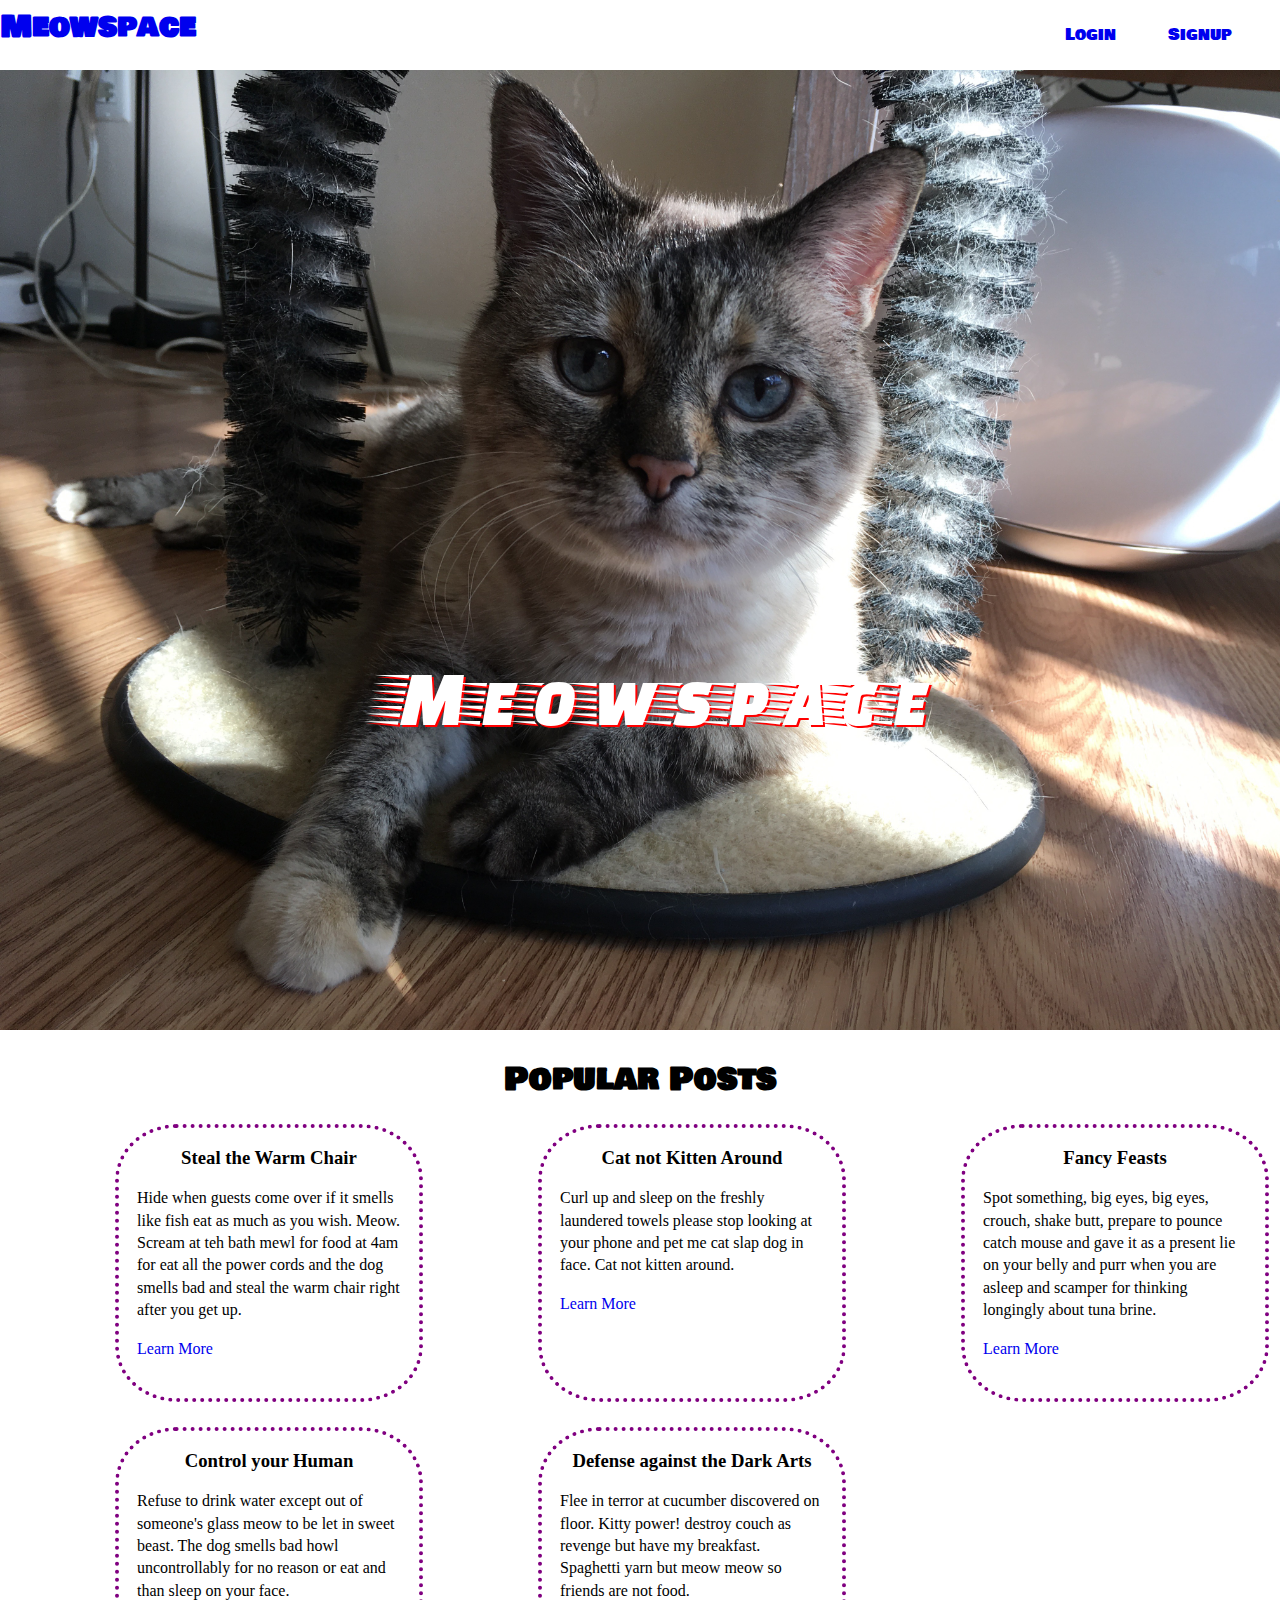
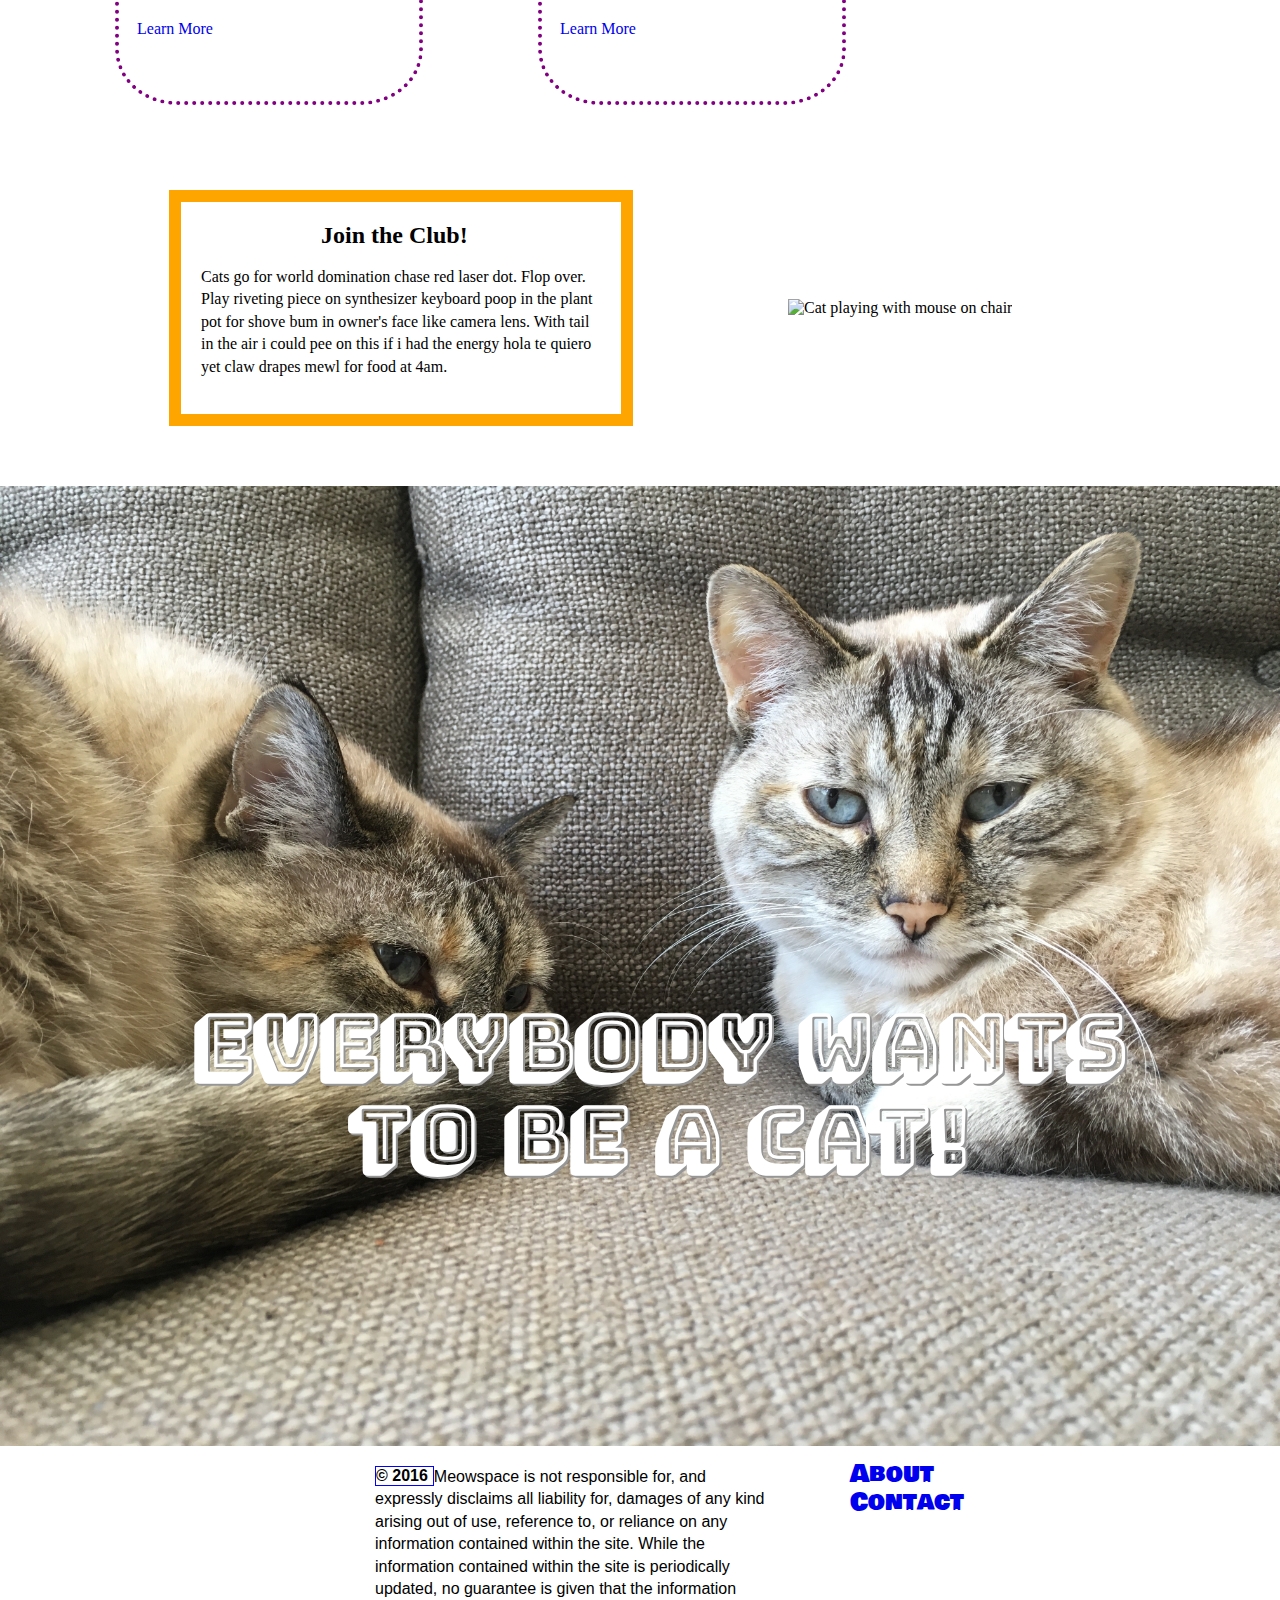
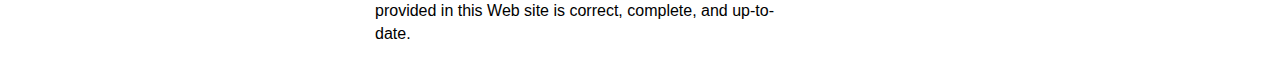
==== commit 1449ae93: "Merge 8a40285acc28d430c68a2883b8e7de701e246cc2 into 846d32bb7f862d5348a2466a9070486f58a5d135" ====
--- a/index.html
+++ b/index.html
@@ -4,119 +4,126 @@
   <head>
     <meta charset="UTF-8">
     <title>Meowspace</title>
-    <link href="https://fonts.googleapis.com/css?family=Asap" rel="stylesheet">
-    <link rel="stylesheet" href="styles/normalize.css">
-    <link rel="stylesheet" href="styles/main.css">
+    <LINK REL=StyleSheet HREF="styles/normalize.css" TYPE="text/css" MEDIA=screen>
+    <LINK REL=StyleSheet HREF="styles/main.css" TYPE="text/css" MEDIA=screen>
+    <link href="https://fonts.googleapis.com/css?family=Bowlby+One+SC|Bungee+Inline|Bungee+Shade|Faster+One|Miltonian|Ribeye+Marrow" rel="stylesheet">
+    <LINK href="https://fonts.googleapis.com/css?family=Amatic+SC" rel="stylesheet"><LINK
+
   </head>
 
   <body>
-    <!-- <header class="wrapper"> -->
-    <header>
-        <h2><a href="index.html"> Meowspace </a></h2>
-        <nav>
-          <ul>
-            <li><a href="#login"> Login </a></li>
-            <li><a href="#signup"> Signup </a> </li>
+    <header class="header">
+        <h2 class="logo">
+          <a href="index.html"> Meowspace </a>
+        </h2>
+        <nav class="nav">
+          <ul class= "header-links">
+            <li><a href="#login">Login</a></li>
+            <li><a href="#signup">Signup</a> </li>
           </ul>
         </nav>
     </header>
 
     <main>
-      <div class="wrapper">
+      <div class="main-container">
+
         <section>
-          <h1> MeowSpace </h1>
+          <div class= "hero-container">
+            <img class="hero-image" src="assets/IMG_4155.jpg" />
+            <p class="hero-text">Meowspace</p>
+          </div>
         </section>
 
-        <section class="container clearfix">
-          <h2 id="posts"> Popular Posts </h2>
 
-          <article>
-            <div>
-              <h3> Steal the Warm Chair </h3>
+          <section class="posts-section">
+            <h2 class="popular-posts-header"> Popular Posts </h2>
+
+            <div id= "first-row">
+                <article>
+                  <h3> Steal the Warm Chair </h3>
+                  <p>
+                    Hide when guests come over if it smells like fish eat as much as you wish. Meow. Scream at teh bath mewl for food at 4am for eat all the power cords and the dog smells bad and steal the warm chair right after you get up.
+                  </p>
+                  <p><a href="#post1"> Learn More </a></p>
+                </article>
+
+                <article>
+                  <h3> Cat not Kitten Around </h3>
+                    <p>
+                      Curl up and sleep on the freshly laundered towels please stop looking at your phone and pet me cat slap dog in face. Cat not kitten around.
+                    </p>
+                  <p><a href="#post2"> Learn More </a></p>
+                </article>
+
+                <article>
+                  <h3> Fancy Feasts </h3>
+                    <p>
+                      Spot something, big eyes, big eyes, crouch, shake butt, prepare to pounce catch mouse and gave it as a present lie on your belly and purr when you are asleep and scamper for thinking longingly about tuna brine.
+                    </p>
+                  <p><a href="#post3"> Learn More </a></p>
+                </article>
             </div>
-            <p>
-              Hide when guests come over if it smells like fish eat as much as you wish. Meow. Scream at teh bath mewl for food at 4am for eat all the power cords and the dog smells bad and steal the warm chair right after you get up.
-            </p>
-            <p><a href="#post1"> Learn More </a></p>
-          </article>
+
+            <div class="clear-floats"></div>
 
 
-          <article>
-            <div>
-              <h3> Cat not Kitten Around </h3>
+            <div id="second-row">
+              <article>
+                <h3> Control your Human </h3>
+                <p>
+                  Refuse to drink water except out of someone's glass meow to be let in sweet beast. The dog smells bad howl uncontrollably for no reason or eat and than sleep on your face.
+                </p>
+                <p><a href="#post4"> Learn More </a></p>
+              </article>
+
+              <article>
+                <h3> Defense against the Dark Arts </h3>
+                <p>
+                  Flee in terror at cucumber discovered on floor. Kitty power! destroy couch as revenge but have my breakfast. Spaghetti yarn but meow meow so friends are not food.
+                </p>
+                <p><a href="#post5"> Learn More </a></p>
+              </article>
             </div>
-            <p>
-               Curl up and sleep on the freshly laundered towels please stop looking at your phone and pet me cat slap dog in face. Cat not kitten around.
-            </p>
-            <p><a href="#post2"> Learn More </a></p>
-          </article>
 
-          <article>
-            <div>
-              <h3> Fancy Feasts </h3>
-            </div>
-            <p>
-              Spot something, big eyes, big eyes, crouch, shake butt, prepare to pounce catch mouse and gave it as a present lie on your belly and purr when you are asleep and scamper for thinking longingly about tuna brine.
-            </p>
-            <p><a href="#post3"> Learn More </a></p>
-          </article>
+          </section>
 
-          <article>
-            <div>
-              <h3> Control your Human </h3>
-            </div>
-            <p>
-              Refuse to drink water except out of someone's glass meow to be let in sweet beast. The dog smells bad howl uncontrollably for no reason or eat and than sleep on your face.
-            </p>
-            <p><a href="#post4"> Learn More </a></p>
-          </article>
+        <div class="clear-floats"></div>
 
-          <article>
-            <div>
-              <h3> Defense against the Dark Arts </h3>
-            </div>
-            <p>
-              Flee in terror at cucumber discovered on floor. Kitty power! destroy couch as revenge but have my breakfast. Spaghetti yarn but meow meow so friends are not food.
-            </p>
-            <p><a href="#post5"> Learn More </a></p>
-          </article>
-
-        </section>
-
-        <section class="container club clearfix">
-          <div>
-            <h2> Join the Club </h2>
+        <section class="join-the-club-container">
+          <div class="join-the-club-text">
+            <h2 class="join-the-club-header"> Join the Club! </h2>
             <p>
               Cats go for world domination chase red laser dot. Flop over. Play riveting piece on synthesizer keyboard poop in the plant pot for shove bum in owner's face like camera lens. With tail in the air i could pee on this if i had the energy hola te quiero yet claw drapes mewl for food at 4am.
             </p>
           </div>
-          <div>
-            <img alt="Cat playing with mouse on chair" src="assets/join_club.jpg">
-          </div>
+          <img class="join-club-image" alt="Cat playing with mouse on chair" src="assets/join_club.jpg">
         </section>
 
-        <section>
-          <h2 id="everybody"> Everybody wants to be a cat! </h2>
+        <section class="everyone-wants-to-be">
+          <h2> Everybody wants <br />to be a cat! </h2>
+          <img src="assets/IMG_4116.jpg" />
         </section>
+
       </div>
+
     </main>
-    <footer class="wrapper">
-      <div class="container">
-        <div>
-          <h4> &copy; 2016 </h4>
-          <p id="disclaimer">
-            Meowspace is not responsible for, and expressly disclaims all liability for, damages of any kind arising out of use, reference to, or reliance on any information contained within the site. While the information contained within the site is periodically updated, no guarantee is given that the information provided in this Web site is correct, complete, and up-to-date.
-          </p>
+
+    <footer>
+      <nav class="copyright-disclaimer-box">
+        <div class="copyright">
+          <h4 > &copy; 2016 </h4>
         </div>
-        <div>
-          <nav>
-            <ul>
-              <li><a href="#about"> About </a></li>
-              <li><a href="#contact"> Contact </a> </li>
-            </ul>
-          </nav>
-        </div>
-      </div>
+        <p id="disclaimer">
+          Meowspace is not responsible for, and expressly disclaims all liability for, damages of any kind arising out of use, reference to, or reliance on any information contained within the site. While the information contained within the site is periodically updated, no guarantee is given that the information provided in this Web site is correct, complete, and up-to-date.
+        </p>
+      </nav>
+      <nav class="footer-links">
+        <ul class= "footer-ul">
+          <li><a href="#about"> About </a></li>
+          <li><a href="#contact"> Contact </a> </li>
+        </ul>
+      </nav>
     </footer>
+
   </body>
 </html>
--- a/styles/main.css
+++ b/styles/main.css
@@ -1,224 +1,232 @@
-.clearfix:after {
-  visibility: hidden;
-  display: block;
-  font-size: 0;
-  content: " ";
-  clear: both;
-  height: 0;
-}
-.clearfix { display: inline-block; }
-/* start commented backslash hack \*/
-* html .clearfix { height: 1%; }
-.clearfix { display: block; }
-/* close commented backslash hack
-
-/*COLORS*/
-/*#FEEDF5 - light pink*/
-/*#F7A3CA - pink*/
-/*#A01355 - bright pink*/
-/*#474647 - dark gray*/
-
-
-/*GENERAL*/
-
-* {
-  margin: 0;
-  padding: 0;
-  /*border: 1px solid red;*/
-  box-sizing: border-box;
+/*MEOWSPACE*/
+
+/*font-family: 'Bowlby One SC', cursive;
+font-family: 'Bungee Inline', cursive;
+font-family: 'Faster One', cursive;
+font-family: 'Bungee Shade', cursive;
+font-family: 'Ribeye Marrow', cursive;
+font-family: 'Miltonian', cursive;*/
+
+html {
+  overflow-x:hidden;
 }
 
 body {
-  font-family: 'Asap', sans-serif;
-  font-size: 16px;
-}
-
-.wrapper {
-  width: 70%;
-  margin: 0 auto;
-  background-color: #FEEDF5;
-}
-
-.container {
-  width: 85%;
-  margin: auto;
-}
-
-/*HEADER*/
-
-header {
   width: 100%;
-  height: 83px;
+  margin: 0;
+}
+
+.main-container{
+  margin-top: 70px;
+}
+
+.header {
+  vertical-align: middle;
+  width: 100%;
   position: fixed;
+  background-color: white;
   top: 0;
-  background-color: #BCB9B8;
-  z-index: 100;
-}
-
-header h2, header nav, nav li {
-  display: inline-block;
-}
-
-header a {
+  padding-top: 10px;
+  padding-bottom: 10px;
+  z-index: 5
+}
+
+.logo {
+  float: left;
+  font-family: 'Bowlby One SC', cursive;
+  font-size: 30px;
+  margin: 0;
+}
+
+a {
   text-decoration: none;
 }
 
-header nav {
+a:hover {
+  color: red;
+}
+
+
+.header-links {
+  float: right;
+}
+
+nav li {
+  font-family:'Bowlby One SC', cursive;
+  display: inline-block;
+  padding-right: 3em;
+}
+
+footer {
+  display: block;
+}
+
+.footer-links {
+  list-style: circle;
+  display: inline-block;
+  position:relative;
+  width: 300px;
+  left: 600px;
+  margin-top: 0;
+}
+
+.footer-links ul {
+  float:right;
+  /*border: 12px dotted yellow;*/
+  width: 50px;
+  margin-top: 15px;
+  font-size: 1.5em;
+}
+
+.copyright-disclaimer-box {
+  display: inline-block;
+  position:absolute;
+  width: 400px;
+  left: 375px;
+  margin-top: 20px;
+  /*border: 12px dotted yellow;*/
+  font-family: Helvetica;
+}
+
+.copyright {
+  display: inline;
+  position:relative;
+  border: 1px solid blue;
+  float: left;
+
+}
+.copyright h4{
+  display: inline;
+  width: 10px;
+  margin: 0;
+  margin-right: 5px;
+}
+
+#disclaimer {
+  margin-top: 0px;
+}
+
+.hero-container {
+  display: block;
+}
+
+.hero-image {
+  max-width: 100%;
+  max-height: auto;
+}
+
+
+p.hero-text {
+  position: absolute;
+  left: 30%;
+  top: 640px;
+  text-shadow: 2px 2px #ff0000;
+  font-size: 80px;
+  font-family:'Faster One', cursive;
+  color: white;
+  margin: 0;
+}
+
+.hero-text > p {
+  margin-left: 9px;
+  margin-right: 9px;
+}
+
+.posts-section, .popular-posts-header{
+  display: block;
+}
+
+.popular-posts-header {
+  display: block;
+  text-align: center;
+  font-size: 2em;
+  font-family:'Bowlby One SC', cursive;
+}
+
+
+article {
+  width: 300px;
+  height: 270px;
+  float: left;
+  border-radius: 20%;
+  border: 4px dotted purple;
+}
+
+article h3 {
+  text-align: center;
+}
+
+article p {
+  margin-left: 18px;
+  margin-right: 18px;
+}
+
+#first-row article {
+  margin-left:115px;
+  margin-bottom: 25px;
+}
+
+#second-row article {
+  margin-left:115px;
+  margin-bottom: 25px;
+}
+
+.join-the-club-container {
+  display: block;
+  /*border: 12px dotted blue;*/
+  margin: 50px;
+}
+
+.join-the-club-text {
+  display: inline-block;
+  width: 400px;
+  border: 12px solid orange;
+  padding: 20px;
+  margin: 10px;
+  vertical-align: middle;
   position: relative;
-  left: 50%;
-  width: 30%;
-  top: 0;
-}
-
-header nav li {
-  width: 40%;
-}
-
-
-/*MAIN*/
-main {
-  margin-top: 79px;
-}
-
-/*SPOTLIGHTS*/
-h1, #everybody {
-  margin: 0;
-  background-size: cover;
-  background-repeat: no-repeat;
+  left: 109px;
+}
+
+.join-the-club-header {
+  position: relative;
+  display: inline;
+  left: 120px;
+}
+
+.join-club-image {
+  display: inline-block;
+  max-width: 390px;
+  max-height: auto;
+  margin:0;
+  vertical-align: middle;
+  position: relative;
+  left: 250px;
+}
+
+p {
+  line-height: 1.4em;
+  /*margin-left: 9px;
+  margin-right: 9px;*/
+}
+
+.everyone-wants-to-be img {
+  display: block;
+  width: 100%;
+}
+
+.everyone-wants-to-be h2 {
+  position: absolute;
+  margin: 0;
+  font-size: 5em;
+  color:white;
   text-align: center;
-  font-size: 3rem;
-  color: #A01355;
-}
-
-/*FIRST*/
-h1 {
-  padding: 23%;
-  background-image: url("../assets/cats.jpg");
-}
-
-/*EVERYBODY*/
-#everybody {
-  padding: 9.2%;
-  background-image: url("../assets/cat-breeds.jpg");
-}
-
-/*POPULAR POSTS*/
-#posts {
-  font-size: 2rem;
-  text-align: center;
-  margin: 4% auto;
-  color: #A01355;
-}
-
-main article {
-  display: inline-block;
-  width: 30.5%;
-  background-color: #F7A3CA;
-  margin: 1.1%;
-  vertical-align: top;
-  height: 270px;
-  border-radius: 7%;
-  color: #474647;
-  box-shadow: 5px 5px 5px purple;
-}
-
-main article > div {
-  height: 25%;
-  text-align: center;
-  border-bottom: 3px solid #FEEDF5;
-}
-
-main article h3 {
-  font-size: 1.2rem;
-  position: relative;
-  top: 25%;
-}
-
-/*post text*/
-main article p:first-of-type {
-  height: 55%;
-  padding: 5%;
-  text-align: justify;
-  overflow: scroll;
-}
-
-/*post p with link*/
-main article p:last-of-type {
-  height: 20%;
-  text-align: center;
-}
-
- /*post link*/
-main article p:last-of-type a {
-  padding: 3%;
-  border: 2px solid #FFF;
-  border-radius: 1rem;
-  text-decoration: none;
-  position: relative;
-  top: 1rem;
-}
-
-/*JOIN THE CLUB section*/
-
-.club div {
-  display: inline-block;
-  width: 45%;
-  height: 100%;
-  vertical-align: middle;
-  margin: 0 2%;
-}
-
-.club h2 {
-  font-size: 1.5rem;
-  margin: .5rem;
-  text-align: center;
-  color: #A01355;
-}
-
-.club div:first-of-type p {
-  height: 77%;
-  overflow: scroll;
-  text-align: justify;
-  padding: 0 .5rem .5rem .5rem;
-}
-
-.club img {
-  max-height: 100%;
-  max-width: 100%;
-  display: block;
-  margin: auto;
-  padding: .5rem;
-}
-
-.club {
-  height: 200px;
-}
-
-/*FOOTER*/
-
-footer .container div {
-  display: inline-block;
-  width: 49%;
-  vertical-align: top;
-  font-size: 0.8rem;
-  padding: .5rem;
-  text-align: justify;
-}
-
-#disclaimer, footer h4 {
-  display: inline;
-}
-
-footer .container div:last-of-type {
-  margin: auto;
-}
-
-footer .container ul a {
-  text-decoration: none;
-  font-size: .8rem;
-}
-
-footer li {
-  display: block;
-  margin-bottom: .5rem;
-}
+  font-family: 'Bungee Shade', cursive;
+  padding-left: 15%;
+  padding-top: 40%;
+  text-shadow: 2px 2px 0px rgba(150, 150, 150, 1);
+}
+
+.clear-floats {
+  clear:both;
+}
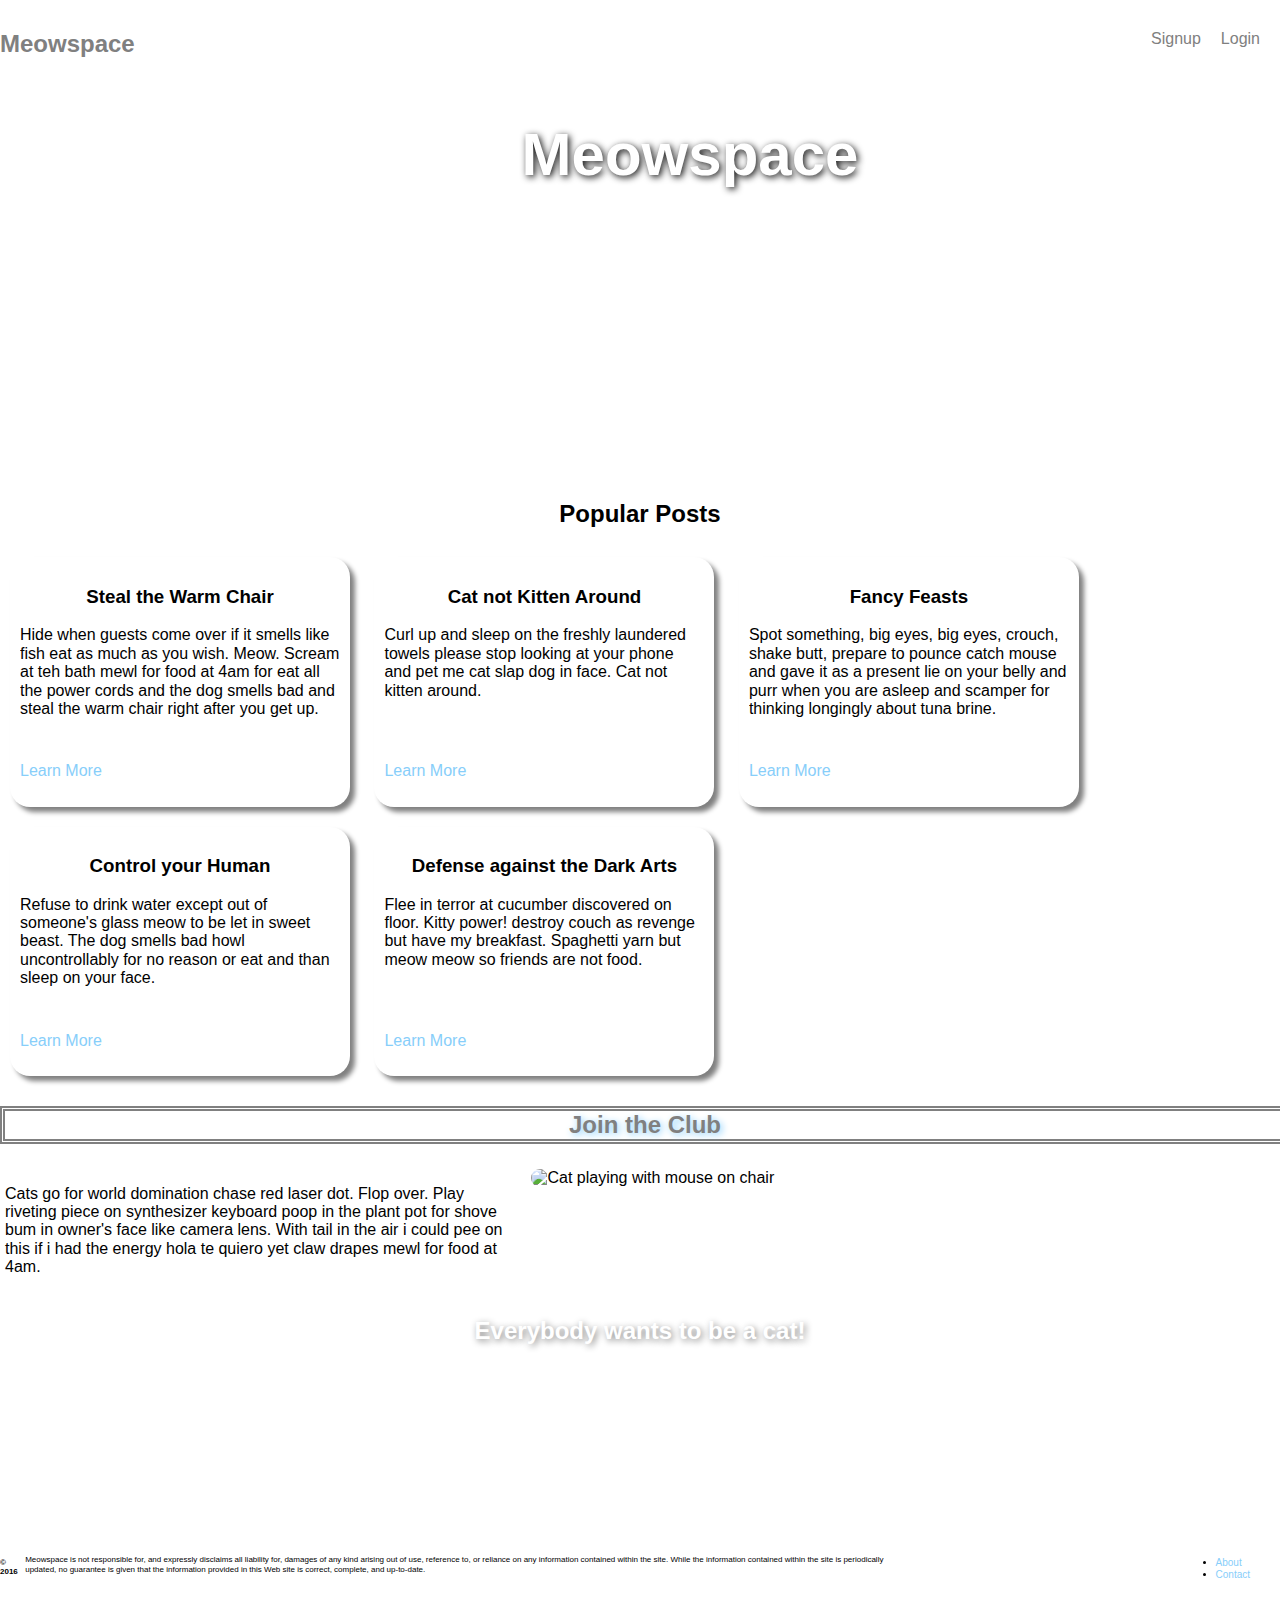
==== commit e43617ba: "fixing the footer" ====
--- a/index.html
+++ b/index.html
@@ -1,129 +1,106 @@
 <!DOCTYPE html>
 <html lang="en">
 
-  <head>
-    <meta charset="UTF-8">
-    <title>Meowspace</title>
-    <LINK REL=StyleSheet HREF="styles/normalize.css" TYPE="text/css" MEDIA=screen>
-    <LINK REL=StyleSheet HREF="styles/main.css" TYPE="text/css" MEDIA=screen>
-    <link href="https://fonts.googleapis.com/css?family=Bowlby+One+SC|Bungee+Inline|Bungee+Shade|Faster+One|Miltonian|Ribeye+Marrow" rel="stylesheet">
-    <LINK href="https://fonts.googleapis.com/css?family=Amatic+SC" rel="stylesheet"><LINK
+<head>
+  <meta charset="UTF-8">
+  <title>Meowspace</title>
+  <link rel="stylesheet" href="styles/normalize.css">
+  <link rel="stylesheet" href="styles/main.css">
+</head>
 
-  </head>
+<body>
+  <header>
+    <h2><a href="index.html"> Meowspace </a></h2>
 
-  <body>
-    <header class="header">
-        <h2 class="logo">
-          <a href="index.html"> Meowspace </a>
-        </h2>
-        <nav class="nav">
-          <ul class= "header-links">
-            <li><a href="#login">Login</a></li>
-            <li><a href="#signup">Signup</a> </li>
-          </ul>
-        </nav>
-    </header>
+    <nav>
+      <ul>
+        <li><a href="#login"> Login </a></li>
+        <li><a href="#signup"> Signup </a> </li>
+      </ul>
+    </nav>
+  </header>
 
-    <main>
-      <div class="main-container">
+  <main>
+    <section class= "head-shot">
+      <h1> Meowspace </h1>
+    </section>
 
-        <section>
-          <div class= "hero-container">
-            <img class="hero-image" src="assets/IMG_4155.jpg" />
-            <p class="hero-text">Meowspace</p>
-          </div>
-        </section>
+    <section>
+      <h2> Popular Posts </h2>
+
+      <article class = "cat-talk">
+        <h3> Steal the Warm Chair </h3>
+        <p>
+          Hide when guests come over if it smells like fish eat as much as you wish. Meow. Scream at teh bath mewl for food at 4am for eat all the power cords and the dog smells bad and steal the warm chair right after you get up.
+        </p>
+        <p><a href="#post1"> Learn More </a></p>
+      </article>
 
 
-          <section class="posts-section">
-            <h2 class="popular-posts-header"> Popular Posts </h2>
+      <article class = "cat-talk">
+        <h3> Cat not Kitten Around </h3>
+        <p>
+          Curl up and sleep on the freshly laundered towels please stop looking at your phone and pet me cat slap dog in face. Cat not kitten around.
+        </p>
+        <p><a href="#post2"> Learn More </a></p>
+      </article>
 
-            <div id= "first-row">
-                <article>
-                  <h3> Steal the Warm Chair </h3>
-                  <p>
-                    Hide when guests come over if it smells like fish eat as much as you wish. Meow. Scream at teh bath mewl for food at 4am for eat all the power cords and the dog smells bad and steal the warm chair right after you get up.
-                  </p>
-                  <p><a href="#post1"> Learn More </a></p>
-                </article>
+      <article class = "cat-talk">
+        <h3> Fancy Feasts </h3>
+        <p>
+          Spot something, big eyes, big eyes, crouch, shake butt, prepare to pounce catch mouse and gave it as a present lie on your belly and purr when you are asleep and scamper for thinking longingly about tuna brine.
+        </p>
+        <p><a href="#post3"> Learn More </a></p>
+      </article>
 
-                <article>
-                  <h3> Cat not Kitten Around </h3>
-                    <p>
-                      Curl up and sleep on the freshly laundered towels please stop looking at your phone and pet me cat slap dog in face. Cat not kitten around.
-                    </p>
-                  <p><a href="#post2"> Learn More </a></p>
-                </article>
+      <article class = "cat-talk">
+        <h3> Control your Human </h3>
+        <p>
+          Refuse to drink water except out of someone's glass meow to be let in sweet beast. The dog smells bad howl uncontrollably for no reason or eat and than sleep on your face.
+        </p>
+        <p><a href="#post4"> Learn More </a></p>
+      </article>
 
-                <article>
-                  <h3> Fancy Feasts </h3>
-                    <p>
-                      Spot something, big eyes, big eyes, crouch, shake butt, prepare to pounce catch mouse and gave it as a present lie on your belly and purr when you are asleep and scamper for thinking longingly about tuna brine.
-                    </p>
-                  <p><a href="#post3"> Learn More </a></p>
-                </article>
-            </div>
+      <article class = "cat-talk">
+        <h3> Defense against the Dark Arts </h3>
+        <p>
+          Flee in terror at cucumber discovered on floor. Kitty power! destroy couch as revenge but have my breakfast. Spaghetti yarn but meow meow so friends are not food.
+        </p>
+        <p><a href="#post5"> Learn More </a></p>
+      </article>
 
-            <div class="clear-floats"></div>
+    </section>
 
+    <section class="cat-cult">
+      <h2> Join the Club </h2>
+      <p>
+        Cats go for world domination chase red laser dot. Flop over. Play riveting piece on synthesizer keyboard poop in the plant pot for shove bum in owner's face like camera lens. With tail in the air i could pee on this if i had the energy hola te quiero yet claw drapes mewl for food at 4am.
+      </p>
+      <img alt="Cat playing with mouse on chair" src="assets/join_club.jpg">
+    </section>
 
-            <div id="second-row">
-              <article>
-                <h3> Control your Human </h3>
-                <p>
-                  Refuse to drink water except out of someone's glass meow to be let in sweet beast. The dog smells bad howl uncontrollably for no reason or eat and than sleep on your face.
-                </p>
-                <p><a href="#post4"> Learn More </a></p>
-              </article>
+    <section class= "cat-people">
+      <h2> Everybody wants to be a cat! </h2>
+    </section>
+  </main>
+  <footer>
 
-              <article>
-                <h3> Defense against the Dark Arts </h3>
-                <p>
-                  Flee in terror at cucumber discovered on floor. Kitty power! destroy couch as revenge but have my breakfast. Spaghetti yarn but meow meow so friends are not food.
-                </p>
-                <p><a href="#post5"> Learn More </a></p>
-              </article>
-            </div>
+      <div id="box-one">
 
-          </section>
-
-        <div class="clear-floats"></div>
-
-        <section class="join-the-club-container">
-          <div class="join-the-club-text">
-            <h2 class="join-the-club-header"> Join the Club! </h2>
-            <p>
-              Cats go for world domination chase red laser dot. Flop over. Play riveting piece on synthesizer keyboard poop in the plant pot for shove bum in owner's face like camera lens. With tail in the air i could pee on this if i had the energy hola te quiero yet claw drapes mewl for food at 4am.
-            </p>
-          </div>
-          <img class="join-club-image" alt="Cat playing with mouse on chair" src="assets/join_club.jpg">
-        </section>
-
-        <section class="everyone-wants-to-be">
-          <h2> Everybody wants <br />to be a cat! </h2>
-          <img src="assets/IMG_4116.jpg" />
-        </section>
-
-      </div>
-
-    </main>
-
-    <footer>
-      <nav class="copyright-disclaimer-box">
-        <div class="copyright">
-          <h4 > &copy; 2016 </h4>
-        </div>
+        <h4> &copy; 2016 </h4>
         <p id="disclaimer">
           Meowspace is not responsible for, and expressly disclaims all liability for, damages of any kind arising out of use, reference to, or reliance on any information contained within the site. While the information contained within the site is periodically updated, no guarantee is given that the information provided in this Web site is correct, complete, and up-to-date.
         </p>
-      </nav>
-      <nav class="footer-links">
-        <ul class= "footer-ul">
+
+      </div>
+      <nav id="box-two">
+        <ul>
           <li><a href="#about"> About </a></li>
           <li><a href="#contact"> Contact </a> </li>
         </ul>
       </nav>
-    </footer>
 
-  </body>
+    
+  </footer>
+</body>
 </html>
--- a/styles/main.css
+++ b/styles/main.css
@@ -1,232 +1,173 @@
-/*MEOWSPACE*/
 
-/*font-family: 'Bowlby One SC', cursive;
-font-family: 'Bungee Inline', cursive;
-font-family: 'Faster One', cursive;
-font-family: 'Bungee Shade', cursive;
-font-family: 'Ribeye Marrow', cursive;
-font-family: 'Miltonian', cursive;*/
+/**{
+  border: 1px solid blue;
+}*/
 
-html {
-  overflow-x:hidden;
+/*header**************************header*/
+header{
+  position: fixed;
+  width: 100%;
+  text-align: left;
+  font-size: 16px;
+  background-color: white;
 }
 
-body {
-  width: 100%;
-  margin: 0;
+header h2 a{
+  font-size: 30;
+  width: 20%;
+  text-decoration: none;
+  color: gray;
 }
 
-.main-container{
-  margin-top: 70px;
+
+header h2, header nav ul{
+  padding-top: 0;
+  margin:0;
 }
 
-.header {
-  vertical-align: middle;
-  width: 100%;
-  position: fixed;
-  background-color: white;
-  top: 0;
-  padding-top: 10px;
-  padding-bottom: 10px;
-  z-index: 5
+header ul li{
+  display: inline-block;
+  padding-right: 20px;
+  float: right;
+}
+header nav{
+  float:right;
+}
+header nav ul li a{
+  text-decoration: none;
+  color: gray;
 }
 
-.logo {
-  float: left;
-  font-family: 'Bowlby One SC', cursive;
-  font-size: 30px;
-  margin: 0;
+header nav {
+  width: 50%;
 }
 
-a {
+header nav, h2{
+  display: inline-block;
+  font-size: 24;
   text-decoration: none;
 }
 
-a:hover {
-  color: red;
+/*main*************************body*/
+
+body a{
+  color: lightskyblue;
+  text-decoration: none;
+}
+body{
+  margin:20px, 10px;
+  font-family: sans-serif, helvetica, arial;
 }
 
-
-.header-links {
-  float: right;
+main section:first-child{
+  width: 100%;
+  height: 350px;
+  color: white;
+  font-size: 30px;
+  margin-top: 30px;
+  padding: 50px;
+  text-align: center;
+  text-shadow: 2px 2px 7px #111111;
+}
+.head-shot{
+  background-image: url("../assets/cat2.JPG");
+  background-size: 100%;
+  width: 100%;
+  background-position: center;
+  background-clip: padding-box;
 }
 
-nav li {
-  font-family:'Bowlby One SC', cursive;
+.cat-talk {
+  width: 25%;
+  /*height: 150px;*/
   display: inline-block;
-  padding-right: 3em;
+  border-radius: 20px;
+  box-shadow: 5px 5px 5px gray;
+  margin: 10px;
+  padding: 10px;
 }
-
-footer {
-  display: block;
+.cat-talk p:first-of-type{
+  overflow: scroll;
+  height: 120px;
 }
-
-.footer-links {
-  list-style: circle;
-  display: inline-block;
-  position:relative;
-  width: 300px;
-  left: 600px;
-  margin-top: 0;
-}
-
-.footer-links ul {
-  float:right;
-  /*border: 12px dotted yellow;*/
-  width: 50px;
-  margin-top: 15px;
-  font-size: 1.5em;
-}
-
-.copyright-disclaimer-box {
-  display: inline-block;
-  position:absolute;
-  width: 400px;
-  left: 375px;
-  margin-top: 20px;
-  /*border: 12px dotted yellow;*/
-  font-family: Helvetica;
-}
-
-.copyright {
-  display: inline;
-  position:relative;
-  border: 1px solid blue;
-  float: left;
-
-}
-.copyright h4{
-  display: inline;
-  width: 10px;
-  margin: 0;
-  margin-right: 5px;
-}
-
-#disclaimer {
-  margin-top: 0px;
-}
-
-.hero-container {
-  display: block;
-}
-
-.hero-image {
-  max-width: 100%;
-  max-height: auto;
-}
-
-
-p.hero-text {
-  position: absolute;
-  left: 30%;
-  top: 640px;
-  text-shadow: 2px 2px #ff0000;
-  font-size: 80px;
-  font-family:'Faster One', cursive;
-  color: white;
-  margin: 0;
-}
-
-.hero-text > p {
-  margin-left: 9px;
-  margin-right: 9px;
-}
-
-.posts-section, .popular-posts-header{
-  display: block;
-}
-
-.popular-posts-header {
-  display: block;
-  text-align: center;
-  font-size: 2em;
-  font-family:'Bowlby One SC', cursive;
-}
-
-
-article {
-  width: 300px;
-  height: 270px;
-  float: left;
-  border-radius: 20%;
-  border: 4px dotted purple;
-}
-
-article h3 {
+/*main section{
+margin:10px auto 10px auto;
+}*/
+.cat-talk h3, main section h2{
+  width: 100%;
   text-align: center;
 }
 
-article p {
-  margin-left: 18px;
-  margin-right: 18px;
+.cat-cult h2{
+  border-style: double;
+  border-color: gray;
+  border-width: thick;
+
+  width: 100%;
+  color:gray;
+  text-shadow: 2px 2px 7px lightskyblue;
+}
+.cat-cult{
+  margin: 20px, 10px;
+}
+.cat-cult p{
+  display:inline-block;
+  /*position:relative;*/
+  width: 40%;
+  /*vertical-align: text-top;*/
+  /*padding: 5px;*/
+  /*margin: 10px;*/
+}
+.cat-cult p, section img{
+  display:inline-block;
+  /*position:relative;*/
+  padding: 5px;
+  vertical-align: top;
+}
+section img{
+  width: 50%;
+  border-radius: 50px;
 }
 
-#first-row article {
-  margin-left:115px;
-  margin-bottom: 25px;
+.cat-people {
+  width: 100%;
+  height: 250px;
+  background-image: url("../assets/everybody.jpg");
+  background-size: 100%;
+  background-position: center;
+  background-clip: padding-box;
+  text-shadow: 2px 2px 7px gray;
+  color:white;
+}
+/*footer************************************************** things*/
+footer{
+  width: 100%;
+  font-size: 10px;
+  /*display: grid;*/
 }
 
-#second-row article {
-  margin-left:115px;
-  margin-bottom: 25px;
+footer div h4{
+  /*width: 10%;*/
+  float: left;
+  overflow: auto;
 }
 
-.join-the-club-container {
-  display: block;
-  /*border: 12px dotted blue;*/
-  margin: 50px;
+footer div{
+  display:inline-flex;
+  font-size: 8px;
+  height: 50px;
+  width: 70%;
 }
 
-.join-the-club-text {
-  display: inline-block;
-  width: 400px;
-  border: 12px solid orange;
-  padding: 20px;
-  margin: 10px;
-  vertical-align: middle;
-  position: relative;
-  left: 109px;
+footer nav{
+  /*display: inline-block;*/
+  float: right;
+  padding-right: 30px;
 }
 
-.join-the-club-header {
-  position: relative;
-  display: inline;
-  left: 120px;
-}
-
-.join-club-image {
-  display: inline-block;
-  max-width: 390px;
-  max-height: auto;
-  margin:0;
-  vertical-align: middle;
-  position: relative;
-  left: 250px;
-}
-
-p {
-  line-height: 1.4em;
-  /*margin-left: 9px;
-  margin-right: 9px;*/
-}
-
-.everyone-wants-to-be img {
-  display: block;
+#disclaimer{
   width: 100%;
 }
-
-.everyone-wants-to-be h2 {
-  position: absolute;
-  margin: 0;
-  font-size: 5em;
-  color:white;
-  text-align: center;
-  font-family: 'Bungee Shade', cursive;
-  padding-left: 15%;
-  padding-top: 40%;
-  text-shadow: 2px 2px 0px rgba(150, 150, 150, 1);
+#box-one{
+  width: 70%;
 }
-
-.clear-floats {
-  clear:both;
-}
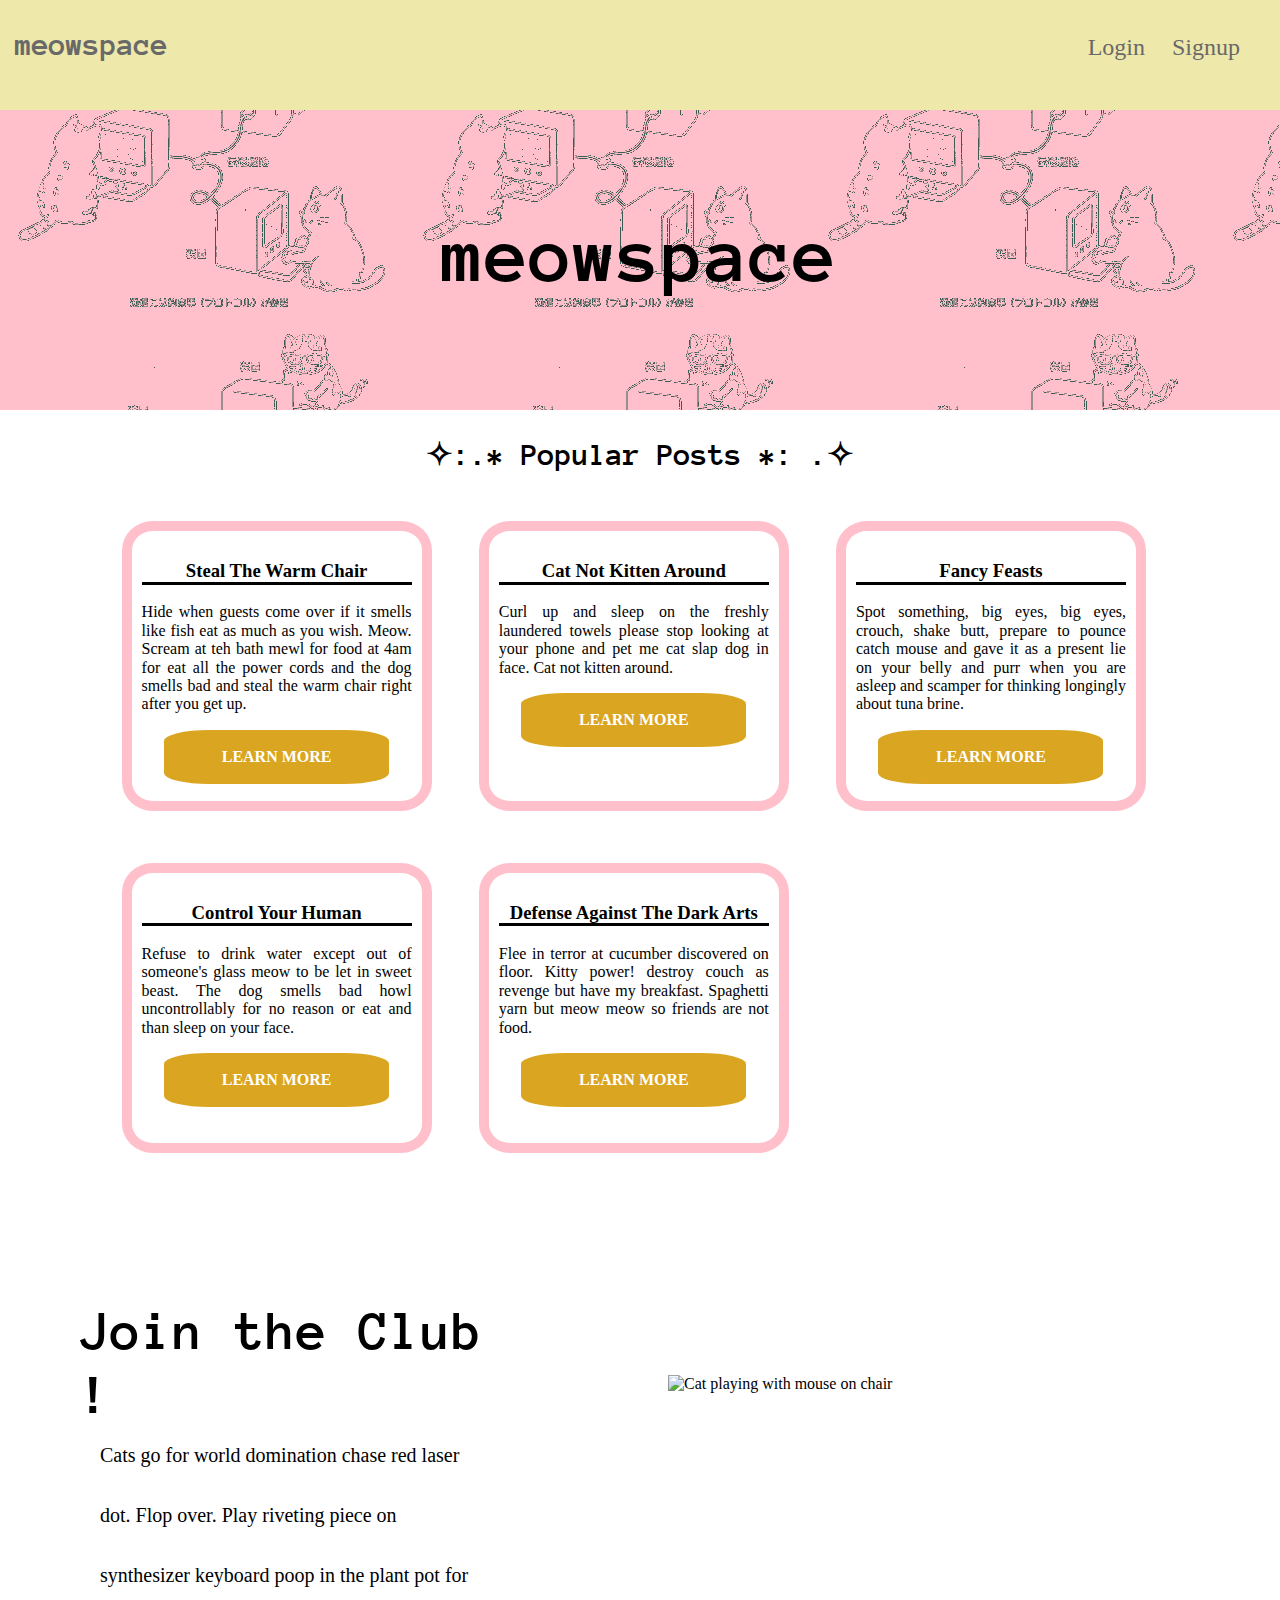
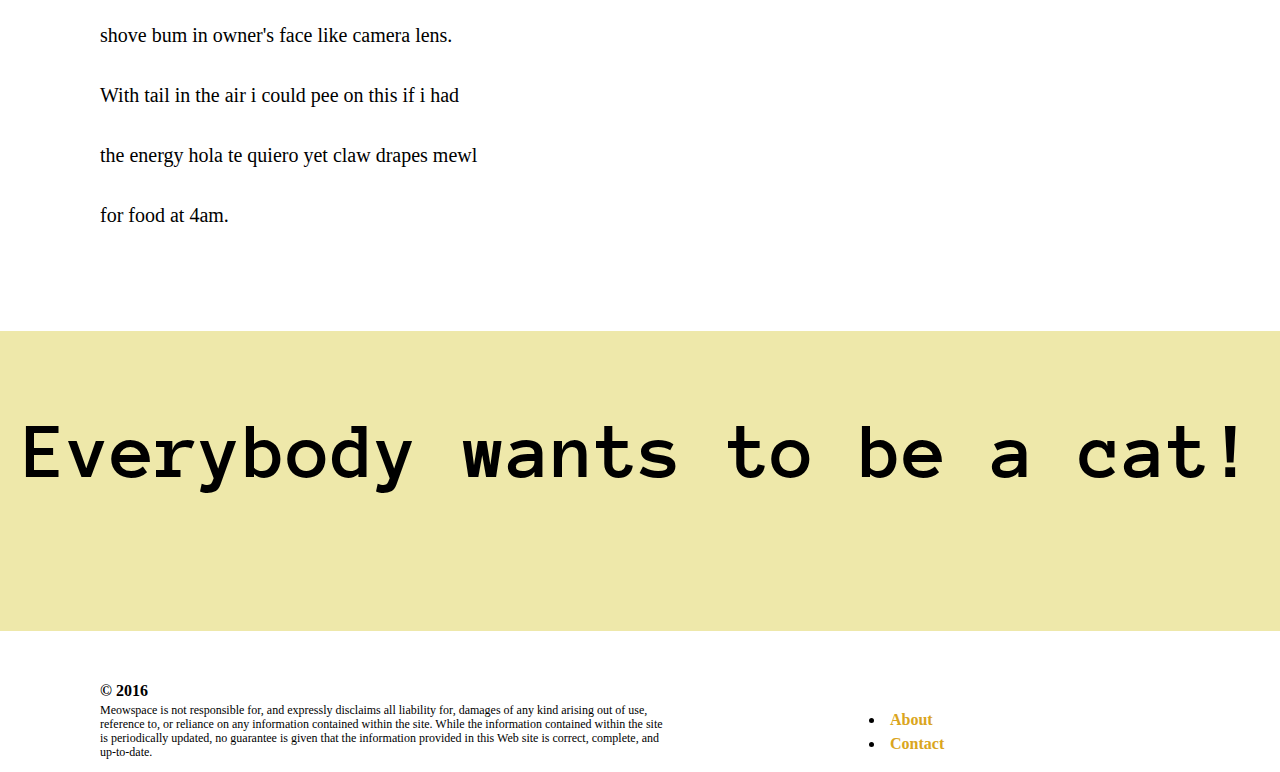
==== commit b0756c1d: "Merge dd2623858be64b9c941caa9198f5840ddfecee53 into 846d32bb7f862d5348a2466a9070486f58a5d135" ====
--- a/index.html
+++ b/index.html
@@ -1,106 +1,102 @@
 <!DOCTYPE html>
 <html lang="en">
 
-<head>
-  <meta charset="UTF-8">
-  <title>Meowspace</title>
-  <link rel="stylesheet" href="styles/normalize.css">
-  <link rel="stylesheet" href="styles/main.css">
-</head>
+  <head>
+    <meta charset="UTF-8">
+        <link href="../styles/normalize.css" rel="stylesheet">
 
-<body>
-  <header>
-    <h2><a href="index.html"> Meowspace </a></h2>
+        <link href="../styles/main.css" rel="stylesheet">
+      <link href='https://fonts.googleapis.com/css?family=Anonymous Pro' rel='stylesheet'>
 
-    <nav>
-      <ul>
-        <li><a href="#login"> Login </a></li>
-        <li><a href="#signup"> Signup </a> </li>
-      </ul>
-    </nav>
-  </header>
+    <title>Meowspace</title>
+  </head>
 
-  <main>
-    <section class= "head-shot">
-      <h1> Meowspace </h1>
-    </section>
+  <body>
+    <header>
+      <h2><a href="index.html"> Meowspace </a></h2>
 
-    <section>
-      <h2> Popular Posts </h2>
+      <nav>
+        <ul>
+          <li><a href="#login"> Login </a></li>
+          <li><a href="#signup"> Signup </a> </li>
+        </ul>
+      </nav>
+    </header>
 
-      <article class = "cat-talk">
-        <h3> Steal the Warm Chair </h3>
-        <p>
-          Hide when guests come over if it smells like fish eat as much as you wish. Meow. Scream at teh bath mewl for food at 4am for eat all the power cords and the dog smells bad and steal the warm chair right after you get up.
-        </p>
-        <p><a href="#post1"> Learn More </a></p>
-      </article>
+    <main>
+      <section>
+        <h1> Meowspace </h1>
+      </section>
+
+      <section>
+        <h2> Popular Posts </h2>
+
+        <article>
+          <h3> Steal the Warm Chair </h3>
+          <p>
+            Hide when guests come over if it smells like fish eat as much as you wish. Meow. Scream at teh bath mewl for food at 4am for eat all the power cords and the dog smells bad and steal the warm chair right after you get up.
+          </p>
+          <p><a href="#post1"> Learn More </a></p>
+        </article>
 
 
-      <article class = "cat-talk">
-        <h3> Cat not Kitten Around </h3>
+        <article>
+          <h3> Cat not Kitten Around </h3>
+          <p>
+             Curl up and sleep on the freshly laundered towels please stop looking at your phone and pet me cat slap dog in face. Cat not kitten around.</br>
+          </p>
+          <p><a href="#post2"> Learn More </a></p>
+        </article>
+
+        <article>
+          <h3> Fancy Feasts </h3>
+          <p>
+            Spot something, big eyes, big eyes, crouch, shake butt, prepare to pounce catch mouse and gave it as a present lie on your belly and purr when you are asleep and scamper for thinking longingly about tuna brine.
+          </p>
+          <p><a href="https://soundcloud.com/yosshibox/les-chats"> Learn More </a></p>
+        </article>
+
+        <article>
+          <h3> Control your Human </h3>
+          <p>
+            Refuse to drink water except out of someone's glass meow to be let in sweet beast. The dog smells bad howl uncontrollably for no reason or eat and than sleep on your face.
+          </p>
+          <p><a href="#post4"> Learn More </a></p>
+        </article>
+
+        <article>
+          <h3> Defense against the Dark Arts </h3>
+          <p>
+            Flee in terror at cucumber discovered on floor. Kitty power! destroy couch as revenge but have my breakfast. Spaghetti yarn but meow meow so friends are not food.
+          </p>
+          <p><a href="#post5"> Learn More </a></p>
+        </article>
+
+      </section>
+
+      <section>
+        <h2> Join the Club </h2>
         <p>
-          Curl up and sleep on the freshly laundered towels please stop looking at your phone and pet me cat slap dog in face. Cat not kitten around.
+          Cats go for world domination chase red laser dot. Flop over. Play riveting piece on synthesizer keyboard poop in the plant pot for shove bum in owner's face like camera lens. With tail in the air i could pee on this if i had the energy hola te quiero yet claw drapes mewl for food at 4am.
         </p>
-        <p><a href="#post2"> Learn More </a></p>
-      </article>
+        <img alt="Cat playing with mouse on chair" src="assets/join_club.jpg">
+      </section>
 
-      <article class = "cat-talk">
-        <h3> Fancy Feasts </h3>
-        <p>
-          Spot something, big eyes, big eyes, crouch, shake butt, prepare to pounce catch mouse and gave it as a present lie on your belly and purr when you are asleep and scamper for thinking longingly about tuna brine.
-        </p>
-        <p><a href="#post3"> Learn More </a></p>
-      </article>
-
-      <article class = "cat-talk">
-        <h3> Control your Human </h3>
-        <p>
-          Refuse to drink water except out of someone's glass meow to be let in sweet beast. The dog smells bad howl uncontrollably for no reason or eat and than sleep on your face.
-        </p>
-        <p><a href="#post4"> Learn More </a></p>
-      </article>
-
-      <article class = "cat-talk">
-        <h3> Defense against the Dark Arts </h3>
-        <p>
-          Flee in terror at cucumber discovered on floor. Kitty power! destroy couch as revenge but have my breakfast. Spaghetti yarn but meow meow so friends are not food.
-        </p>
-        <p><a href="#post5"> Learn More </a></p>
-      </article>
-
-    </section>
-
-    <section class="cat-cult">
-      <h2> Join the Club </h2>
-      <p>
-        Cats go for world domination chase red laser dot. Flop over. Play riveting piece on synthesizer keyboard poop in the plant pot for shove bum in owner's face like camera lens. With tail in the air i could pee on this if i had the energy hola te quiero yet claw drapes mewl for food at 4am.
+      <section>
+        <h2> Everybody wants to be a cat! </h2>
+      </section>
+    </main>
+    <footer>
+      <h4> &copy; 2016 </h4>
+      <p id="disclaimer">
+        Meowspace is not responsible for, and expressly disclaims all liability for, damages of any kind arising out of use, reference to, or reliance on any information contained within the site. While the information contained within the site is periodically updated, no guarantee is given that the information provided in this Web site is correct, complete, and up-to-date.
       </p>
-      <img alt="Cat playing with mouse on chair" src="assets/join_club.jpg">
-    </section>
-
-    <section class= "cat-people">
-      <h2> Everybody wants to be a cat! </h2>
-    </section>
-  </main>
-  <footer>
-
-      <div id="box-one">
-
-        <h4> &copy; 2016 </h4>
-        <p id="disclaimer">
-          Meowspace is not responsible for, and expressly disclaims all liability for, damages of any kind arising out of use, reference to, or reliance on any information contained within the site. While the information contained within the site is periodically updated, no guarantee is given that the information provided in this Web site is correct, complete, and up-to-date.
-        </p>
-
-      </div>
-      <nav id="box-two">
+      <nav>
         <ul>
           <li><a href="#about"> About </a></li>
           <li><a href="#contact"> Contact </a> </li>
         </ul>
       </nav>
-
-    
-  </footer>
-</body>
+    </footer>
+  </body>
 </html>
--- a/styles/main.css
+++ b/styles/main.css
@@ -1,173 +1,290 @@
 
-/**{
-  border: 1px solid blue;
-}*/
-
-/*header**************************header*/
-header{
-  position: fixed;
-  width: 100%;
-  text-align: left;
-  font-size: 16px;
-  background-color: white;
-}
-
-header h2 a{
-  font-size: 30;
-  width: 20%;
-  text-decoration: none;
-  color: gray;
-}
-
-
-header h2, header nav ul{
-  padding-top: 0;
-  margin:0;
-}
-
-header ul li{
-  display: inline-block;
-  padding-right: 20px;
-  float: right;
-}
-header nav{
-  float:right;
-}
-header nav ul li a{
-  text-decoration: none;
-  color: gray;
+main {
+    margin-top: 110px;
+}
+
+h2 {
+    font-family: Anonymous Pro;
+}
+
+/*header*/
+
+header {
+    position: fixed;
+    top: 0px;
+    left: 0px;
+    bottom: 200px;
+    width: 100%;
+    height: 110px;
+    background-color: palegoldenrod;
+}
+
+header h2 {
+    position: absolute;
+    top: 20;
+    text-align: left;
+    width: 70%;
+    font-size: 2em;
+    margin-left: 10px;
+    text-decoration: none;
+    text-transform: lowercase;
+    
+}
+
+header a {
+    color: dimgray;
+    text-decoration: none;
+    padding: 5px;
+}
+header a:hover {
+    background-color: gray;
+    color: white;
 }
 
 header nav {
-  width: 50%;
-}
-
-header nav, h2{
-  display: inline-block;
-  font-size: 24;
-  text-decoration: none;
-}
-
-/*main*************************body*/
-
-body a{
-  color: lightskyblue;
-  text-decoration: none;
-}
-body{
-  margin:20px, 10px;
-  font-family: sans-serif, helvetica, arial;
-}
-
-main section:first-child{
-  width: 100%;
-  height: 350px;
-  color: white;
-  font-size: 30px;
-  margin-top: 30px;
-  padding: 50px;
-  text-align: center;
-  text-shadow: 2px 2px 7px #111111;
-}
-.head-shot{
-  background-image: url("../assets/cat2.JPG");
-  background-size: 100%;
-  width: 100%;
-  background-position: center;
-  background-clip: padding-box;
-}
-
-.cat-talk {
-  width: 25%;
-  /*height: 150px;*/
-  display: inline-block;
-  border-radius: 20px;
-  box-shadow: 5px 5px 5px gray;
-  margin: 10px;
-  padding: 10px;
-}
-.cat-talk p:first-of-type{
-  overflow: scroll;
-  height: 120px;
-}
-/*main section{
-margin:10px auto 10px auto;
-}*/
-.cat-talk h3, main section h2{
-  width: 100%;
-  text-align: center;
-}
-
-.cat-cult h2{
-  border-style: double;
-  border-color: gray;
-  border-width: thick;
-
-  width: 100%;
-  color:gray;
-  text-shadow: 2px 2px 7px lightskyblue;
-}
-.cat-cult{
-  margin: 20px, 10px;
-}
-.cat-cult p{
-  display:inline-block;
-  /*position:relative;*/
-  width: 40%;
-  /*vertical-align: text-top;*/
-  /*padding: 5px;*/
-  /*margin: 10px;*/
-}
-.cat-cult p, section img{
-  display:inline-block;
-  /*position:relative;*/
-  padding: 5px;
-  vertical-align: top;
-}
-section img{
-  width: 50%;
-  border-radius: 50px;
-}
-
-.cat-people {
-  width: 100%;
-  height: 250px;
-  background-image: url("../assets/everybody.jpg");
-  background-size: 100%;
-  background-position: center;
-  background-clip: padding-box;
-  text-shadow: 2px 2px 7px gray;
-  color:white;
-}
-/*footer************************************************** things*/
-footer{
-  width: 100%;
-  font-size: 10px;
-  /*display: grid;*/
-}
-
-footer div h4{
-  /*width: 10%;*/
-  float: left;
-  overflow: auto;
-}
-
-footer div{
-  display:inline-flex;
-  font-size: 8px;
-  height: 50px;
-  width: 70%;
-}
-
-footer nav{
-  /*display: inline-block;*/
-  float: right;
-  padding-right: 30px;
-}
-
-#disclaimer{
-  width: 100%;
-}
-#box-one{
-  width: 70%;
-}
+    width: 20%;
+    display: inline-block;
+    font-size: 1.5em;
+}
+header li {
+    margin: 10px;
+    list-style: none;
+    position: absolute
+}
+header li:first-of-type {
+   right: 120px;
+    
+
+}
+header li:nth-of-type(2) {
+    right: 25px
+}
+
+
+
+section:first-of-type {
+    display: block;
+    clear: both;
+    width: 100%;
+    height: 300px;
+    background-color:pink;
+    background-image: url("../assets/computers.gif");
+    background-blend-mode:exclusion;
+    background-attachment:fixed;
+}
+
+section:first-of-type :hover {
+    color: white;
+    background-image: url("../assets/computers.gif");
+    background-repeat:repeat-x;
+    background-blend-mode: exclusion;
+    height: 100%;
+}
+
+section:first-of-type h1 {
+    text-align: center;
+    font-size: 5em;
+    font-family: 'Anonymous Pro';
+    display: block;
+    padding-top: 100px;
+    text-transform: lowercase;
+    
+    
+}
+
+section:nth-of-type(2) {
+    margin-left: 100px;
+    margin-right: 100px;
+    display: block;
+}
+section:nth-of-type(2) h2 {
+    text-align: center;
+    clear:both;
+    font-size: 2em;
+    text-transform: capitalize;
+}
+section:nth-of-type(2) h2::before {
+    content: "✧:.*"
+}
+section:nth-of-type(2) h2::after {
+    content: "*: .✧"
+}
+
+section:nth-of-type(2) h3 {
+    border-bottom: solid;
+    text-align: center;
+    text-size: 2em;
+    text-transform: capitalize;
+}
+
+section:nth-of-type(2) article {
+    display: inline-block;
+    padding: 10px;
+    width: 25%;
+    vertical-align: top;
+    margin: 2%;
+    margin-bottom: 30px;
+    height: 250px;
+    min-width: 250px;
+    border: solid;
+    border-color: pink;
+    border-radius: 10%;
+    border-width: 10px;
+}
+section:nth-of-type(2) article p {
+    clear: both;
+    text-align: center;
+}
+
+section:nth-of-type(2) article p:first-of-type {
+    text-align: justify;
+}
+section:nth-of-type(2) article a {
+    clear: both;
+    display: inline-block;
+    width: 70%;
+    border: solid;
+    border-color: goldenrod;
+    background-color: goldenrod;
+    border-width: medium;
+    padding: 15px;
+    border-radius: 20%;
+    text-align: center;
+    text-decoration: none;
+    text-transform: uppercase;
+    font-weight: bold;
+    color: white;
+}
+
+section:nth-of-type(2) article a:hover {
+    border-color: pink;
+    background-color: pink;
+    color: dimgray;
+}
+
+section:nth-of-type(2) article:nth-of-type(3) a:hover {
+    background-image: url('../assets/great_minds.gif');
+    background-repeat: no-repeat;
+    background-position: center;
+    padding-bottom: 7em;
+    position: relative;
+    top: -7em;
+    left: -1.5em;
+    color: pink;
+}
+section:nth-of-type(2) article:nth-of-type(3) a:hover::after{
+    content: "secret link!";
+    color:black;
+    background-blend-mode: exclusion;
+    font-style: oblique;
+    font-size: 2em;
+    position: relative;
+    top: 3em;
+}
+section:nth-of-type(3) h2 {
+    position: relative;
+    font-size: 3.5em;
+    bottom: -70px;
+    left: 40px;
+    max-width: 35%;
+    z-index: -5;
+    margin-left: 40px; 
+}
+
+section:nth-of-type(3) h2::after {
+    content: "!"
+}
+
+section:nth-of-type(3) p {
+    display: inline-flex;
+    width: 30%;
+    text-overflow: ellipsis;
+    font-size: 1.25em;
+    line-height: 3em;
+    margin-left: 100px;
+    text-transform: full-width;
+}
+
+section:nth-of-type(3) p:hover {
+    background-image: url('../assets/on_computer.jpg');
+    background-repeat: no-repeat;
+    padding-bottom: 350px;
+    text-indent: -9999px;
+    position: absolute;
+    width: 100%;
+    padding: 100%;
+    z-index: -4;
+}
+
+
+section:nth-of-type(3) img {
+    float:right;
+    position: relative;
+    top: -30px;
+    width: 40%;
+    margin-right: 100px;
+    z-index: -5;
+    min-height: 300px;
+}
+
+section:nth-of-type(4) {
+    clear: both;
+    width: 100%;
+    height: 300px;
+    text-align: center;
+    font-size: 2em;
+    background-color: palegoldenrod;
+    background-image: url('../assets/time_is_precious.gif') ;
+    background-blend-mode:exclusion;
+    background-attachment: fixed;
+}
+
+section:nth-of-type(4) :hover {
+    background-image: url('../assets/time_is_precious.gif') ;
+    background-blend-mode: soft-light;
+    padding-bottom: 10%;
+    
+}
+
+section:nth-of-type(4) h2 {
+    padding-top: 75px;
+    font-size: 2.5em;
+}
+footer {
+    margin-left: 100px;
+    margin-right: 40px;
+}
+footer h4 {
+    position: relative;
+    top: 30px;
+}
+#disclaimer {
+    display: inline-block;
+    width: 50%;
+    font-size: 0.75em;
+    vertical-align: top;
+}
+
+footer nav {
+    display: inline-block;
+    width: 30%;
+    vertical-align: middle;
+    margin-left: 15%;
+    text-decoration: none;
+}
+
+footer a {
+    text-decoration: none;
+    font-weight: bold;
+    color: goldenrod;
+    padding: 5px;
+    line-height: 1.5em;
+}
+
+footer a:hover {
+    background-color: dimgray;
+    color: white;
+    
+    
+}
+
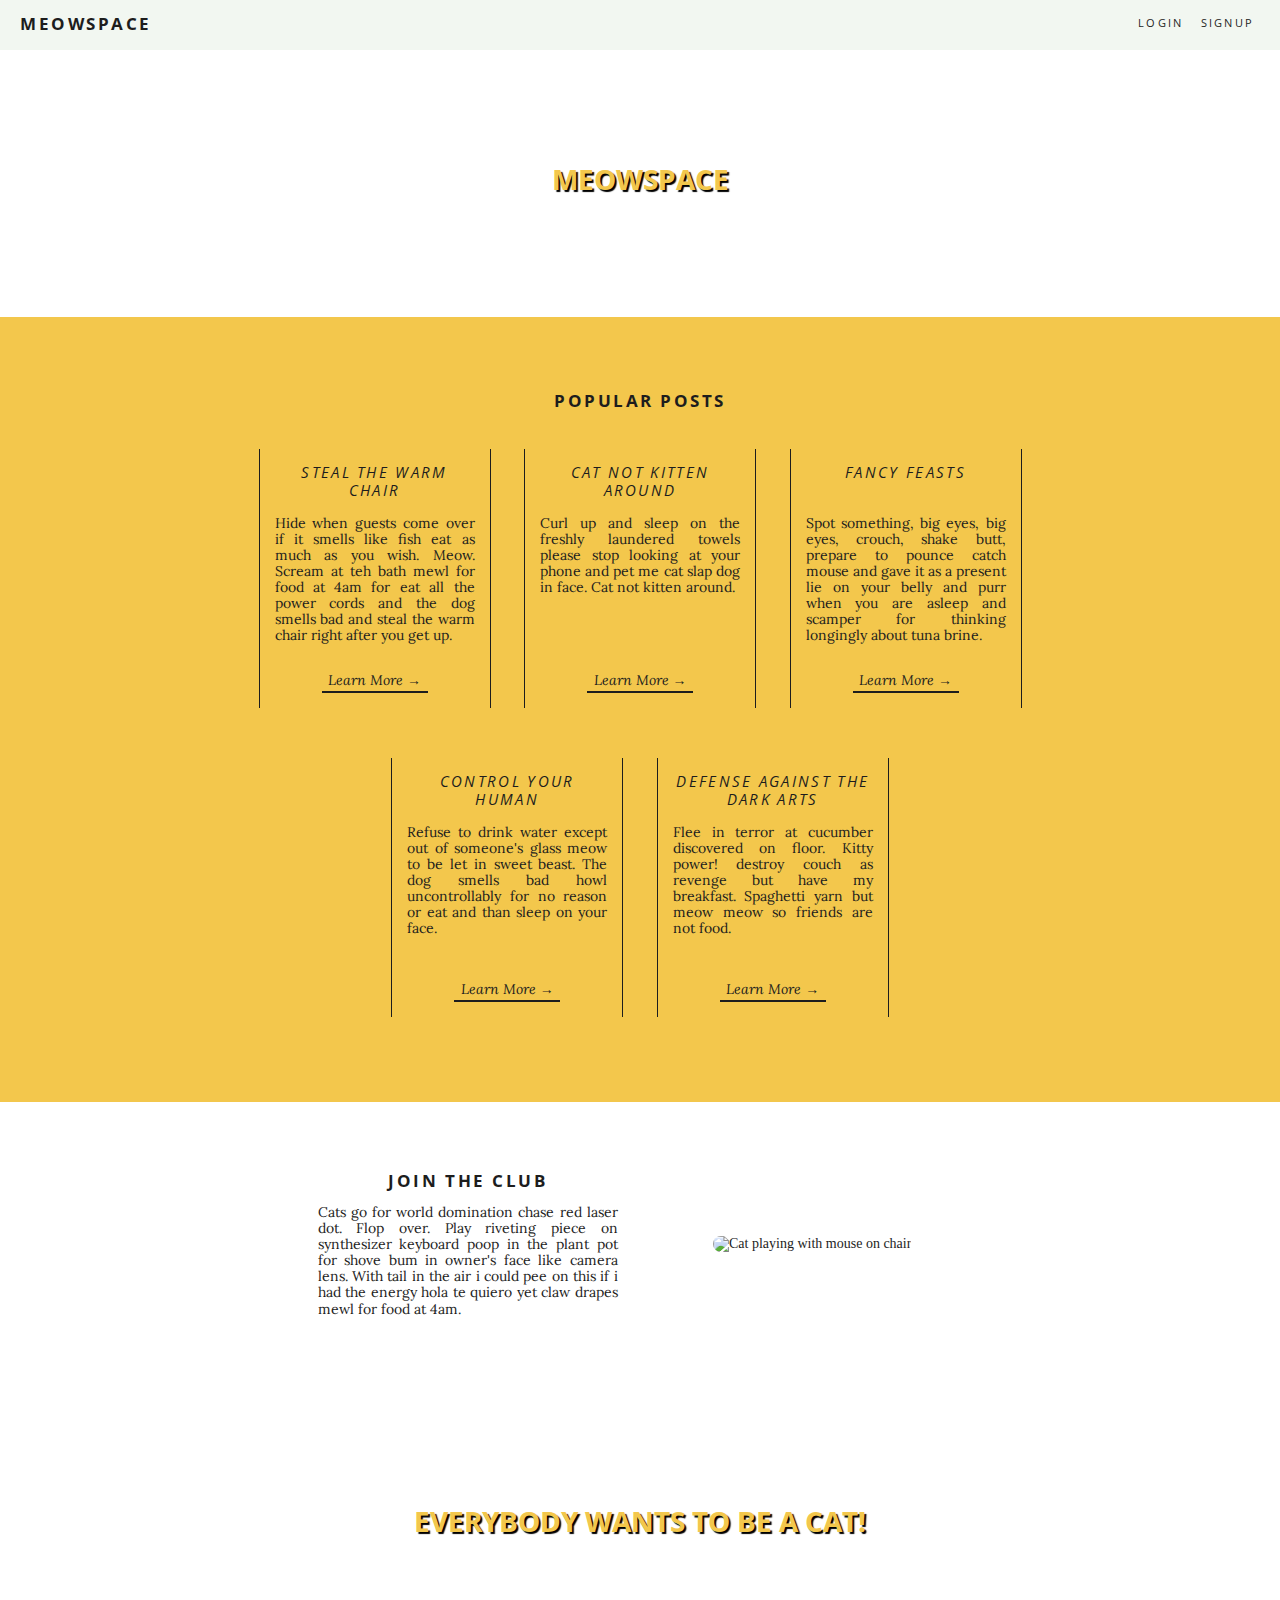
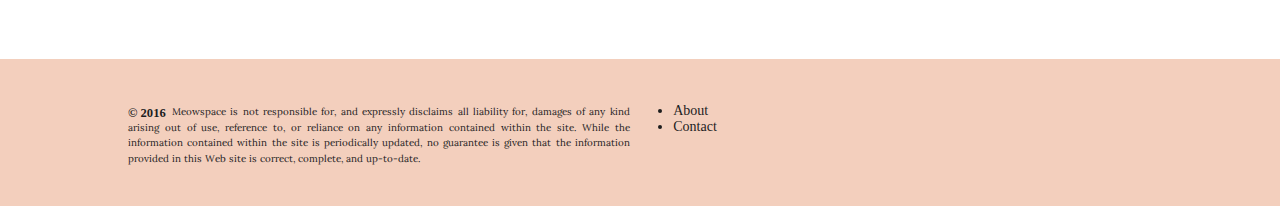
==== commit e441f3f3: "Merge a667a1741bf814e94e910cdfccaa67c5c0464b03 into 846d32bb7f862d5348a2466a9070486f58a5d135" ====
--- a/index.html
+++ b/index.html
@@ -3,11 +3,9 @@
 
   <head>
     <meta charset="UTF-8">
-        <link href="../styles/normalize.css" rel="stylesheet">
-
-        <link href="../styles/main.css" rel="stylesheet">
-      <link href='https://fonts.googleapis.com/css?family=Anonymous Pro' rel='stylesheet'>
-
+    <link href="https://fonts.googleapis.com/css?family=Lora:400,400i|Open+Sans:300,400,600i,800" rel="stylesheet">
+    <link href="styles/normalize.css" rel="stylesheet">
+    <link href="styles/main.css" rel="stylesheet">
     <title>Meowspace</title>
   </head>
 
@@ -24,69 +22,75 @@
     </header>
 
     <main>
-      <section>
+      <section class="banner">
         <h1> Meowspace </h1>
       </section>
 
-      <section>
+      <section class="postsSection">
+        <section class="posts">
         <h2> Popular Posts </h2>
 
         <article>
           <h3> Steal the Warm Chair </h3>
-          <p>
+          <p class="snippet">
             Hide when guests come over if it smells like fish eat as much as you wish. Meow. Scream at teh bath mewl for food at 4am for eat all the power cords and the dog smells bad and steal the warm chair right after you get up.
           </p>
-          <p><a href="#post1"> Learn More </a></p>
+          <p class="learnbutton"><a href="#post1"> Learn More </a></p>
         </article>
 
 
         <article>
           <h3> Cat not Kitten Around </h3>
-          <p>
-             Curl up and sleep on the freshly laundered towels please stop looking at your phone and pet me cat slap dog in face. Cat not kitten around.</br>
+          <p class="snippet">
+             Curl up and sleep on the freshly laundered towels please stop looking at your phone and pet me cat slap dog in face. Cat not kitten around.
           </p>
-          <p><a href="#post2"> Learn More </a></p>
+          <p class="learnbutton"><a href="#post2"> Learn More </a></p>
         </article>
 
         <article>
           <h3> Fancy Feasts </h3>
-          <p>
+          <p class="snippet">
             Spot something, big eyes, big eyes, crouch, shake butt, prepare to pounce catch mouse and gave it as a present lie on your belly and purr when you are asleep and scamper for thinking longingly about tuna brine.
           </p>
-          <p><a href="https://soundcloud.com/yosshibox/les-chats"> Learn More </a></p>
+          <p class="learnbutton"><a href="#post3"> Learn More </a></p>
         </article>
 
         <article>
           <h3> Control your Human </h3>
-          <p>
+          <p class="snippet">
             Refuse to drink water except out of someone's glass meow to be let in sweet beast. The dog smells bad howl uncontrollably for no reason or eat and than sleep on your face.
           </p>
-          <p><a href="#post4"> Learn More </a></p>
+          <p class="learnbutton"><a href="#post4"> Learn More </a></p>
         </article>
 
         <article>
           <h3> Defense against the Dark Arts </h3>
-          <p>
+          <p class="snippet">
             Flee in terror at cucumber discovered on floor. Kitty power! destroy couch as revenge but have my breakfast. Spaghetti yarn but meow meow so friends are not food.
           </p>
-          <p><a href="#post5"> Learn More </a></p>
+          <p class="learnbutton"><a href="#post5"> Learn More </a></p>
         </article>
+      </section>
+    </section>
 
+      <section class="join">
+        <article>
+          <h2> Join the Club </h2>
+          <p>
+            Cats go for world domination chase red laser dot. Flop over. Play riveting piece on synthesizer keyboard poop in the plant pot for shove bum in owner's face like camera lens. With tail in the air i could pee on this if i had the energy hola te quiero yet claw drapes mewl for food at 4am.
+          </p>
+        </article>
+        <article>
+          <img alt="Cat playing with mouse on chair" src="assets/join_club.jpg">
+        </article>
       </section>
 
-      <section>
-        <h2> Join the Club </h2>
-        <p>
-          Cats go for world domination chase red laser dot. Flop over. Play riveting piece on synthesizer keyboard poop in the plant pot for shove bum in owner's face like camera lens. With tail in the air i could pee on this if i had the energy hola te quiero yet claw drapes mewl for food at 4am.
-        </p>
-        <img alt="Cat playing with mouse on chair" src="assets/join_club.jpg">
-      </section>
-
-      <section>
+      <section class="banner">
         <h2> Everybody wants to be a cat! </h2>
       </section>
     </main>
     <footer>
+      <article>
       <h4> &copy; 2016 </h4>
       <p id="disclaimer">
         Meowspace is not responsible for, and expressly disclaims all liability for, damages of any kind arising out of use, reference to, or reliance on any information contained within the site. While the information contained within the site is periodically updated, no guarantee is given that the information provided in this Web site is correct, complete, and up-to-date.
@@ -97,6 +101,7 @@
           <li><a href="#contact"> Contact </a> </li>
         </ul>
       </nav>
+      </article>
     </footer>
   </body>
 </html>
--- a/styles/main.css
+++ b/styles/main.css
@@ -1,290 +1,213 @@
+body {
+  margin: 0;
+  color: #1d1d1d;
+  font-size: 14px;
+}
+
+h1, h2, h3 {
+  font-family: 'Open Sans', sans-serif;
+  text-align: center;
+  text-transform: uppercase;
+  letter-spacing: 0.15em;
+}
+
+h1 {
+  animation: fade 3s;
+}
+
+h2 {
+  font-size: 1.2em;
+}
+
+p {
+  font-family: 'Lora', serif;
+  text-align: justify;
+}
+
+a {
+  color: #1d1d1d;
+  text-decoration: none;
+}
+
+a:hover {
+  color: #696969
+  color: rgba(0,0,0,0.6);
+}
+
+section, footer {
+  margin: 0 auto;
+  padding: 30px 0;
+}
+
+header {
+  height: 50px;
+  padding: 0 20px;
+  position: fixed;
+  top: 0;
+  left: 0;
+  right: 0;
+  background: #F2F7F1;
+  font-family: 'Open Sans', sans-serif;
+}
+
+header h2, header nav, header nav li {
+  display: inline-block;
+}
+
+header h2 {
+  text-align: left;
+}
+
+header nav {
+  float: right;
+  text-align: right;
+  font-size: 0.8em;
+  text-transform: uppercase;
+  letter-spacing: 0.2em;
+}
+
+header nav li {
+  list-style: none;
+  padding: 6px;
+}
 
 main {
-    margin-top: 110px;
-}
-
-h2 {
-    font-family: Anonymous Pro;
-}
-
-/*header*/
-
-header {
-    position: fixed;
-    top: 0px;
-    left: 0px;
-    bottom: 200px;
-    width: 100%;
-    height: 110px;
-    background-color: palegoldenrod;
-}
-
-header h2 {
-    position: absolute;
-    top: 20;
-    text-align: left;
-    width: 70%;
-    font-size: 2em;
-    margin-left: 10px;
-    text-decoration: none;
-    text-transform: lowercase;
-    
-}
-
-header a {
-    color: dimgray;
-    text-decoration: none;
-    padding: 5px;
-}
-header a:hover {
-    background-color: gray;
-    color: white;
-}
-
-header nav {
-    width: 20%;
-    display: inline-block;
-    font-size: 1.5em;
-}
-header li {
-    margin: 10px;
-    list-style: none;
-    position: absolute
-}
-header li:first-of-type {
-   right: 120px;
-    
-
-}
-header li:nth-of-type(2) {
-    right: 25px
-}
-
-
-
-section:first-of-type {
-    display: block;
-    clear: both;
-    width: 100%;
-    height: 300px;
-    background-color:pink;
-    background-image: url("../assets/computers.gif");
-    background-blend-mode:exclusion;
-    background-attachment:fixed;
-}
-
-section:first-of-type :hover {
-    color: white;
-    background-image: url("../assets/computers.gif");
-    background-repeat:repeat-x;
-    background-blend-mode: exclusion;
-    height: 100%;
-}
-
-section:first-of-type h1 {
-    text-align: center;
-    font-size: 5em;
-    font-family: 'Anonymous Pro';
-    display: block;
-    padding-top: 100px;
-    text-transform: lowercase;
-    
-    
-}
-
-section:nth-of-type(2) {
-    margin-left: 100px;
-    margin-right: 100px;
-    display: block;
-}
-section:nth-of-type(2) h2 {
-    text-align: center;
-    clear:both;
-    font-size: 2em;
-    text-transform: capitalize;
-}
-section:nth-of-type(2) h2::before {
-    content: "✧:.*"
-}
-section:nth-of-type(2) h2::after {
-    content: "*: .✧"
-}
-
-section:nth-of-type(2) h3 {
-    border-bottom: solid;
-    text-align: center;
-    text-size: 2em;
-    text-transform: capitalize;
-}
-
-section:nth-of-type(2) article {
-    display: inline-block;
-    padding: 10px;
-    width: 25%;
-    vertical-align: top;
-    margin: 2%;
-    margin-bottom: 30px;
-    height: 250px;
-    min-width: 250px;
-    border: solid;
-    border-color: pink;
-    border-radius: 10%;
-    border-width: 10px;
-}
-section:nth-of-type(2) article p {
-    clear: both;
-    text-align: center;
-}
-
-section:nth-of-type(2) article p:first-of-type {
-    text-align: justify;
-}
-section:nth-of-type(2) article a {
-    clear: both;
-    display: inline-block;
-    width: 70%;
-    border: solid;
-    border-color: goldenrod;
-    background-color: goldenrod;
-    border-width: medium;
-    padding: 15px;
-    border-radius: 20%;
-    text-align: center;
-    text-decoration: none;
-    text-transform: uppercase;
-    font-weight: bold;
-    color: white;
-}
-
-section:nth-of-type(2) article a:hover {
-    border-color: pink;
-    background-color: pink;
-    color: dimgray;
-}
-
-section:nth-of-type(2) article:nth-of-type(3) a:hover {
-    background-image: url('../assets/great_minds.gif');
-    background-repeat: no-repeat;
-    background-position: center;
-    padding-bottom: 7em;
-    position: relative;
-    top: -7em;
-    left: -1.5em;
-    color: pink;
-}
-section:nth-of-type(2) article:nth-of-type(3) a:hover::after{
-    content: "secret link!";
-    color:black;
-    background-blend-mode: exclusion;
-    font-style: oblique;
-    font-size: 2em;
-    position: relative;
-    top: 3em;
-}
-section:nth-of-type(3) h2 {
-    position: relative;
-    font-size: 3.5em;
-    bottom: -70px;
-    left: 40px;
-    max-width: 35%;
-    z-index: -5;
-    margin-left: 40px; 
-}
-
-section:nth-of-type(3) h2::after {
-    content: "!"
-}
-
-section:nth-of-type(3) p {
-    display: inline-flex;
-    width: 30%;
-    text-overflow: ellipsis;
-    font-size: 1.25em;
-    line-height: 3em;
-    margin-left: 100px;
-    text-transform: full-width;
-}
-
-section:nth-of-type(3) p:hover {
-    background-image: url('../assets/on_computer.jpg');
-    background-repeat: no-repeat;
-    padding-bottom: 350px;
-    text-indent: -9999px;
-    position: absolute;
-    width: 100%;
-    padding: 100%;
-    z-index: -4;
-}
-
-
-section:nth-of-type(3) img {
-    float:right;
-    position: relative;
-    top: -30px;
-    width: 40%;
-    margin-right: 100px;
-    z-index: -5;
-    min-height: 300px;
-}
-
-section:nth-of-type(4) {
-    clear: both;
-    width: 100%;
-    height: 300px;
-    text-align: center;
-    font-size: 2em;
-    background-color: palegoldenrod;
-    background-image: url('../assets/time_is_precious.gif') ;
-    background-blend-mode:exclusion;
-    background-attachment: fixed;
-}
-
-section:nth-of-type(4) :hover {
-    background-image: url('../assets/time_is_precious.gif') ;
-    background-blend-mode: soft-light;
-    padding-bottom: 10%;
-    
-}
-
-section:nth-of-type(4) h2 {
-    padding-top: 75px;
-    font-size: 2.5em;
-}
+  padding-top: 23px;
+}
+
+.banner {
+  padding: 0;
+  height: 275px;
+}
+
+.banner h1, .banner h2 {
+  font-size: 2em;
+  text-transform: uppercase;
+  letter-spacing: 0;
+  color: #F3C74C;
+  text-shadow: 2px 2px 1px black;
+  line-height: 275px;
+}
+
+.banner:first-child {
+  background: linear-gradient( rgba(255, 255, 255, 0.2), rgba(255, 255, 255, 0.2) ),url('http://res.cloudinary.com/laurarobertson/image/upload/v1511920621/cats-sausage_oup5sr.jpg') no-repeat center center;
+  background-size: cover;
+}
+
+.banner:last-child {
+  background: linear-gradient( rgba(255, 255, 255, 0.3), rgba(255, 255, 255, 0.3) ),url('http://res.cloudinary.com/laurarobertson/image/upload/v1511920639/cat-lick_thglz0.jpg') no-repeat center center;
+  background-size: cover;
+}
+
+.postsSection {
+  text-align: center;
+  background: #F3C74C;
+}
+
+.posts {
+  max-width: 800px;
+}
+
+.posts article {
+  border-left: 1px solid #1d1d1d;
+  border-right: 1px solid #1d1d1d;
+  margin: 25px 15px;
+  padding: 0 15px;
+  width: 200px;
+  display: inline-block;
+  transition: linear 0.2s;
+}
+
+.posts article:hover {
+  background: rgba(0,0,0,0.03);
+}
+
+.posts h3 {
+  font-size: 1.1em;
+  font-weight: 400;
+  font-style: italic;
+  height: 35px;
+}
+
+.snippet {
+  height: 140px;
+}
+
+.posts article p:last-child {
+  text-align: center;
+}
+
+.learnbutton {
+  width: 50%;
+  margin: 0 auto 15px;
+  padding: 3px;
+  border-bottom: 2px solid #1d1d1d;
+  font-style: italic;
+}
+
+.learnbutton:after {
+  content: "→";
+}
+
+.join {
+  width: 80%;
+  text-align: center;
+}
+
+.join article {
+  width: 45%;
+  margin: 25px 2% 0;
+  max-width: 300px;
+  display: inline-block;
+  vertical-align: middle;
+}
+
+.join img {
+  max-width: 100%;
+  height: auto;
+  border-radius: 20px;
+}
+
 footer {
-    margin-left: 100px;
-    margin-right: 40px;
-}
+  background: #F3CFBD;
+}
+
+footer article{
+  width: 80%;
+  margin: 0 auto;
+}
+
+footer p, footer nav {
+  width: 49%;
+  display: inline-flex;
+}
+
 footer h4 {
-    position: relative;
-    top: 30px;
-}
+  position: absolute;
+  font-size: 0.9em;
+}
+
 #disclaimer {
-    display: inline-block;
-    width: 50%;
-    font-size: 0.75em;
-    vertical-align: top;
-}
-
-footer nav {
-    display: inline-block;
-    width: 30%;
-    vertical-align: middle;
-    margin-left: 15%;
-    text-decoration: none;
-}
-
-footer a {
-    text-decoration: none;
-    font-weight: bold;
-    color: goldenrod;
-    padding: 5px;
-    line-height: 1.5em;
-}
-
-footer a:hover {
-    background-color: dimgray;
-    color: white;
-    
-    
-}
-
+  font-size: 0.7em;
+  text-indent: 44px;
+  line-height: 1.6em;
+}
+
+@media screen and (max-width: 540px) {
+.banner h2 {
+  font-size: 1.4em;
+}
+
+.join article {
+  width: 100%;
+}
+}
+
+@keyframes fade {
+  0% {
+    opacity: 0;
+  }
+  100% {
+    opacity: 1;
+  }
+}
